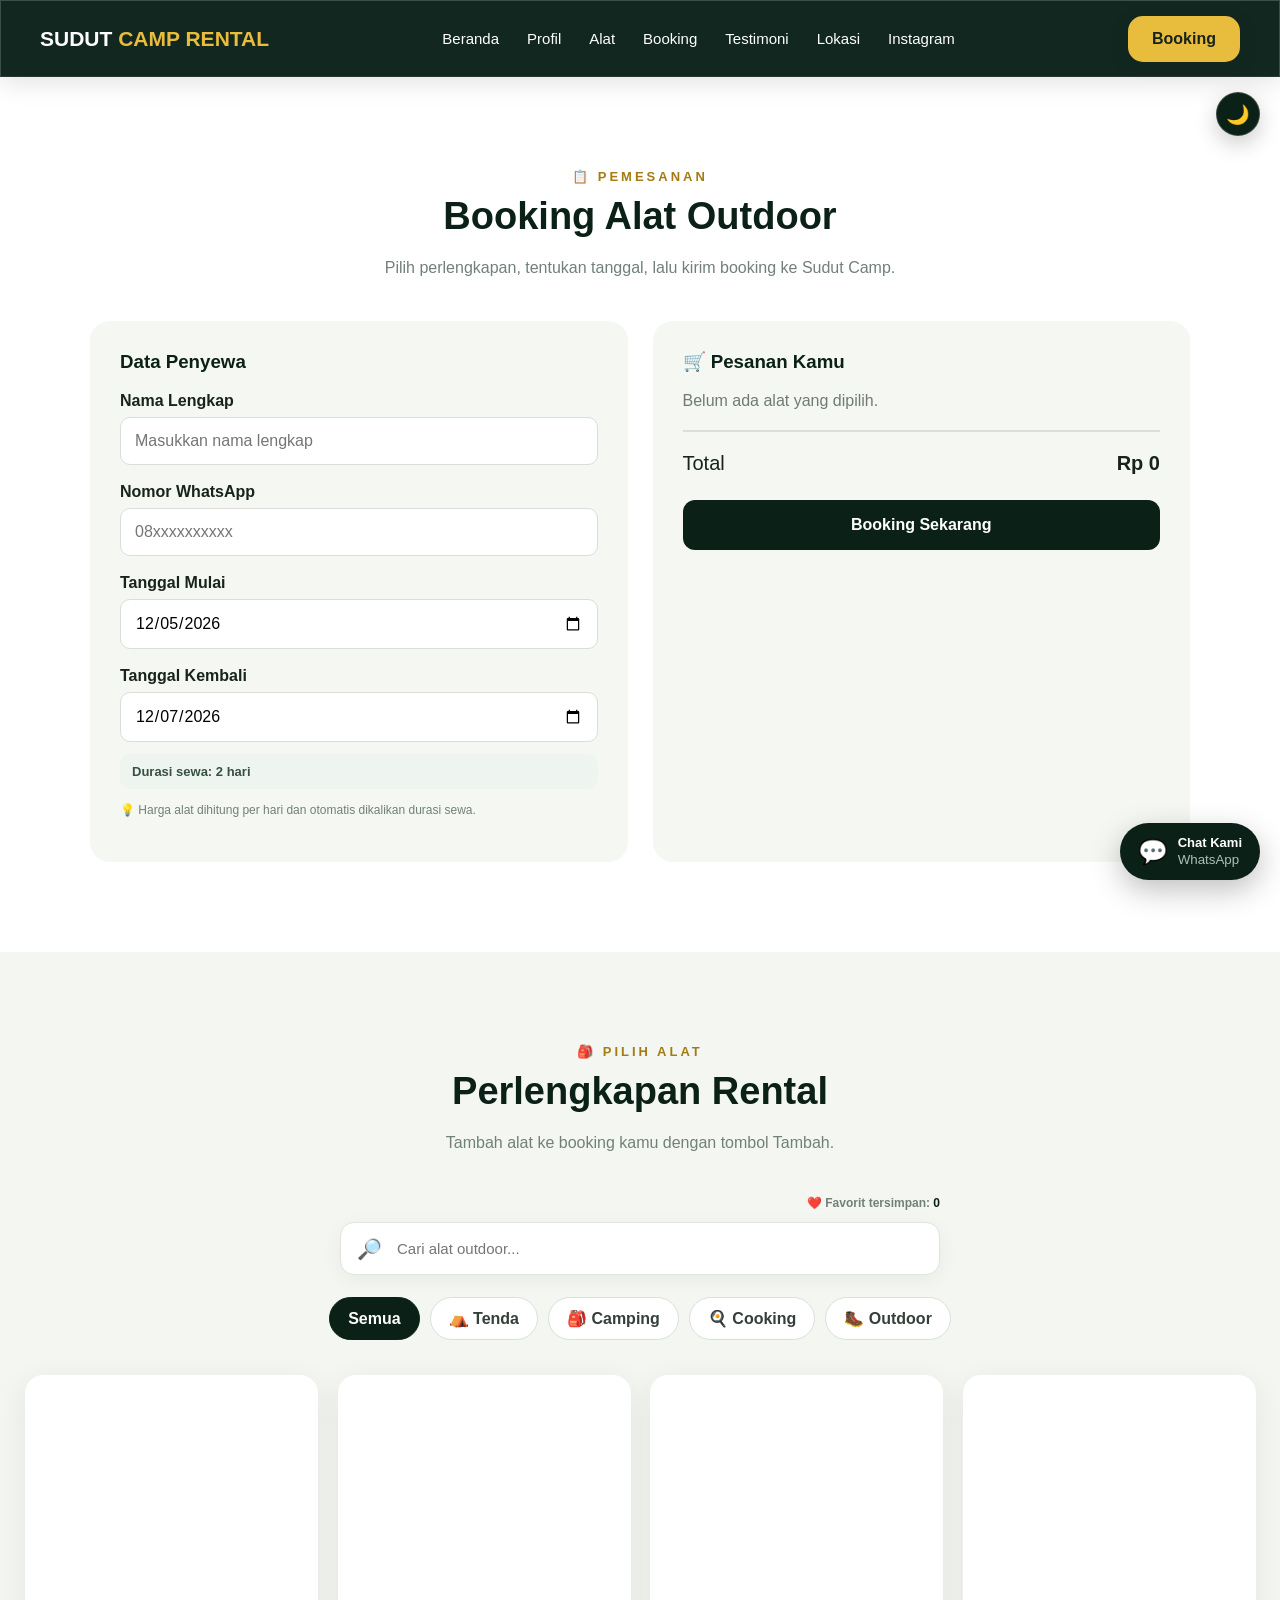
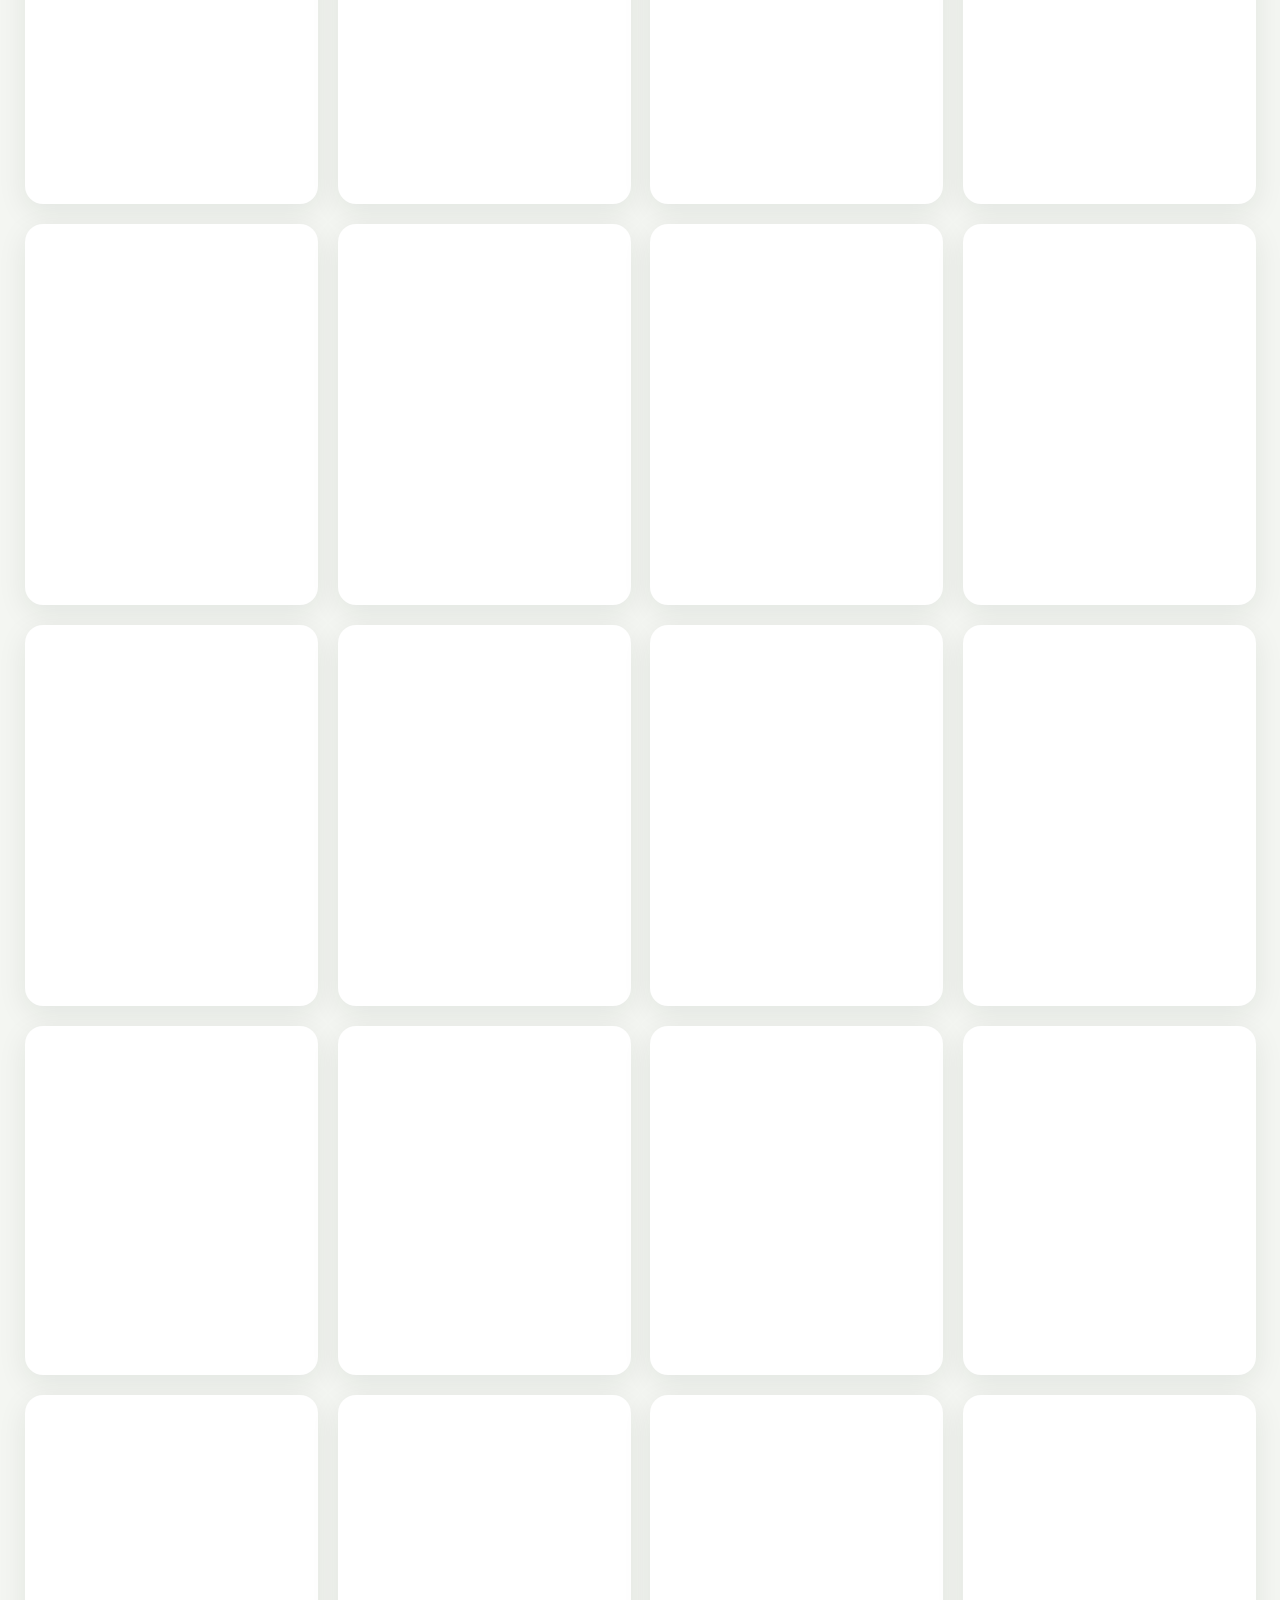
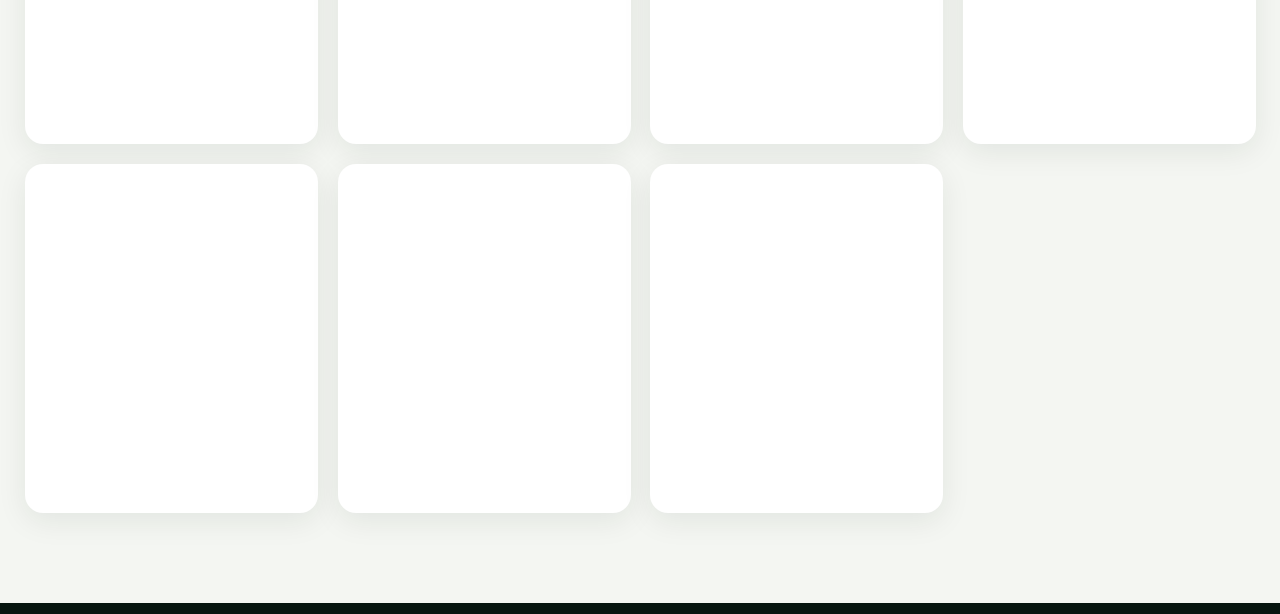
==== booking.html @ a6fb34be "Add files via upload" ====
<!DOCTYPE html>
<html lang="id">
<head>
<meta charset="UTF-8">
<meta name="viewport" content="width=device-width, initial-scale=1.0">
<title>Booking | Sudut Camp Rental</title>
<link rel="stylesheet" href="style.css">
</head>
<body>
<header class="header">
  <div class="nav-container">
    <a href="index.html" class="logo">SUDUT <span>CAMP RENTAL</span></a>
    <button class="menu-toggle" id="menuToggle" aria-label="Buka menu">☰</button>
    <nav class="nav-menu" id="navMenu">
      <a href="index.html">Beranda</a>
      <a href="profil.html">Profil</a>
      <a href="index.html#alat">Alat</a>
      <a href="booking.html" class="active">Booking</a>
      <a href="testimoni.html">Testimoni</a>
      <a href="lokasi.html">Lokasi</a>
      <a href="https://www.instagram.com/" target="_blank" rel="noopener">Instagram</a>
    </nav>
    <a href="booking.html" class="nav-booking">Booking</a>
  </div>
</header>

<main>
<section class="booking-section standalone-booking">
  <div class="section-title">
    <span>📋 PEMESANAN</span>
    <h2>Booking Alat Outdoor</h2>
    <p>Pilih perlengkapan, tentukan tanggal, lalu kirim booking ke Sudut Camp.</p>
  </div>

  <div class="booking-box">
    <div class="booking-form">
      <h3>Data Penyewa</h3>
      <label for="nama">Nama Lengkap</label>
      <input id="nama" type="text" autocomplete="name" placeholder="Masukkan nama lengkap">
      <label for="wa">Nomor WhatsApp</label>
      <input id="wa" type="tel" autocomplete="tel" placeholder="08xxxxxxxxxx">
      <label for="mulai">Tanggal Mulai</label>
      <input id="mulai" type="date">
      <label for="kembali">Tanggal Kembali</label>
      <input id="kembali" type="date">
      <div id="durationInfo" class="duration-info">Durasi sewa: 1 hari</div>
      <p class="booking-note">💡 Harga alat dihitung per hari dan otomatis dikalikan durasi sewa.</p>
    </div>

    <div class="booking-cart">
      <h3>🛒 Pesanan Kamu</h3>
      <div id="cart"><p class="empty-cart">Belum ada alat yang dipilih.</p></div>
      <div class="cart-total"><span>Total</span><strong id="total">Rp0</strong></div>
      <button id="bookingButton" onclick="booking()" class="booking-submit">Booking Sekarang</button>
      <div id="result" class="booking-result" style="display:none;">
        <h3>✅ Booking Berhasil</h3>
        <p>Nomor Booking: <strong id="resultNo"></strong></p>
        <p>Nama: <strong id="resultNama"></strong></p>
        <p>Tanggal: <strong id="resultTanggal"></strong></p>
        <p>Alat: <strong id="resultItems"></strong></p>
        <p>Total: <strong id="resultTotal"></strong></p>
        <a id="waButton" class="wa-button" target="_blank" rel="noopener">💬 Konfirmasi WhatsApp</a>
      </div>
    </div>
  </div>
</section>

<section class="products-section booking-product-picker">
  <div class="section-title">
    <span>🎒 PILIH ALAT</span>
    <h2>Perlengkapan Rental</h2>
    <p>Tambah alat ke booking kamu dengan tombol Tambah.</p>
  </div>
  <div class="product-tools">
    <div class="quick-actions">❤️ Favorit tersimpan: <strong id="favoriteCount">0</strong></div>
    <div class="search-box"><span>🔎</span><input type="search" id="searchProduct" placeholder="Cari alat outdoor..."></div>
    <div class="category-buttons">
      <button class="category-btn active" data-category="Semua">Semua</button>
      <button class="category-btn" data-category="Tenda">⛺ Tenda</button>
      <button class="category-btn" data-category="Camping">🎒 Camping</button>
      <button class="category-btn" data-category="Cooking">🍳 Cooking</button>
      <button class="category-btn" data-category="Outdoor">🥾 Outdoor</button>
    </div>
  </div>
  <div class="products" id="products"></div>
  <p id="noProduct" class="no-product" style="display:none;">😕 Alat tidak ditemukan.</p>
</section>
</main>

<footer class="footer">
  <div><h3>SUDUT CAMP RENTAL</h3><p>Outdoor Rental & Adventure</p></div>
  <div><p>© 2026 Sudut Camp Rental</p><a href="index.html">← Kembali ke Beranda</a></div>
</footer>
<div id="toast" class="toast"></div>
<script src="script.js"></script>
</body>
</html>
---- style.css ----
/* ===============================
   RESET
================================ */

* {
  box-sizing: border-box;
}

html {
  scroll-behavior: smooth;
}

body {
  margin: 0;
  font-family: Arial, Helvetica, sans-serif;
  background: #f4f6f2;
  color: #17231c;
}

a {
  text-decoration: none;
}

button,
input {
  font: inherit;
}


/* ===============================
   WARNA
================================ */

:root {

  --green: #0b2118;
  --green2: #123d2b;
  --green3: #1c5a3e;

  --gold: #e8bd3d;

  --cream: #f4f1e8;

  --white: #ffffff;

  --text: #17231c;

  --muted: #707a74;

  --border: #e2e7e2;

}


/* ===============================
   HEADER
================================ */

.header {

  position: sticky;

  top: 0;

  z-index: 1000;

  background: rgba(11, 33, 24, .97);

  backdrop-filter: blur(10px);

  box-shadow:
    0 5px 25px rgba(0,0,0,.12);

}

.nav-container {

  max-width: 1250px;

  margin: auto;

  min-height: 75px;

  padding: 0 25px;

  display: flex;

  align-items: center;

  justify-content: space-between;

  gap: 20px;

}


.logo {

  font-size: 21px;

  font-weight: 800;

  color: white;

}

.logo span {

  color: var(--gold);

}


.nav-menu {

  display: flex;

  align-items: center;

  gap: 28px;

}

.nav-menu a {

  color: white;

  font-size: 15px;

  transition: .3s;

}

.nav-menu a:hover {

  color: var(--gold);

}


.nav-booking {

  background: var(--gold);

  color: #17231c;

  padding: 14px 24px;

  border-radius: 15px;

  font-weight: 700;

  transition: .3s;

}

.nav-booking:hover {

  transform: translateY(-2px);

  box-shadow:
    0 8px 20px rgba(232,189,61,.3);

}


/* ===============================
   HERO
================================ */

.hero {

  min-height: 620px;

  position: relative;

  display: flex;

  align-items: center;

  background:

    linear-gradient(
      90deg,
      rgba(7,27,18,.92),
      rgba(7,27,18,.60),
      rgba(7,27,18,.20)
    ),

    url("profil-foto-1.jpg");

  background-size: cover;

  background-position: center;

}


.hero-content {

  max-width: 1250px;

  width: 100%;

  margin: auto;

  padding: 80px 25px;

  color: white;

  position: relative;

  z-index: 2;

}


.hero-badge {

  display: inline-block;

  padding: 10px 16px;

  background: rgba(232,189,61,.15);

  border: 1px solid rgba(232,189,61,.5);

  color: var(--gold);

  border-radius: 30px;

  font-size: 13px;

  font-weight: 700;

}


.hero h1 {

  max-width: 750px;

  font-size: clamp(42px, 6vw, 72px);

  line-height: 1.05;

  margin: 25px 0;

}


.hero h1 span {

  color: var(--gold);

}


.hero p {

  max-width: 620px;

  color: #e4e8e5;

  font-size: 18px;

  line-height: 1.8;

}


.hero-buttons {

  display: flex;

  gap: 15px;

  margin-top: 30px;

}


.btn-primary {

  display: inline-block;

  background: var(--gold);

  color: #16221b;

  padding: 15px 25px;

  border-radius: 12px;

  font-weight: 700;

  transition: .3s;

}

.btn-primary:hover {

  transform: translateY(-3px);

}


.btn-secondary {

  display: inline-block;

  color: white;

  border: 1px solid rgba(255,255,255,.6);

  padding: 15px 25px;

  border-radius: 12px;

}


/* ===============================
   SECTION TITLE
================================ */

.section-title {

  max-width: 800px;

  margin: 0 auto 45px;

  text-align: center;

}

.section-title span {

  color: #bd8f16;

  font-size: 13px;

  font-weight: 800;

  letter-spacing: 2px;

}

.section-title h2 {

  margin: 10px 0;

  color: var(--green);

  font-size: 42px;

}

.section-title p {

  color: var(--muted);

  line-height: 1.8;

}


/* ===============================
   PROFIL
================================ */

.profile-section {

  background: white;

  padding: 90px 25px;

}


.profile-main {

  max-width: 1150px;

  margin: auto;

  display: grid;

  grid-template-columns: 1fr 1fr;

  gap: 55px;

  align-items: center;

}


.profile-logo {

  background: #f5f7f3;

  border-radius: 25px;

  padding: 30px;

  box-shadow:
    0 15px 45px rgba(0,0,0,.08);

}


.profile-logo img {

  width: 100%;

  height: 360px;

  object-fit: contain;

}


.profile-text h3 {

  font-size: 34px;

  margin-top: 0;

  color: var(--green);

}


.profile-text p {

  color: var(--muted);

  line-height: 1.9;

}


.profile-info {

  display: grid;

  grid-template-columns: repeat(3,1fr);

  gap: 12px;

  margin-top: 30px;

}


.profile-info div {

  text-align: center;

  padding: 18px 10px;

  border-radius: 15px;

  background: #f0f4ef;

}


.profile-info strong {

  display: block;

  margin-top: 7px;

}


.profile-info small {

  display: block;

  margin-top: 5px;

  color: var(--muted);

}


/* ===============================
   GALERI PROFIL
================================ */

.profile-gallery {

  max-width: 1280px;

  margin: 60px auto 0;

  display: grid;

  grid-template-columns: repeat(4,1fr);

  gap: 18px;

}


.profile-photo {

  background: #f0f3ef;

  border-radius: 18px;

  overflow: hidden;

  box-shadow:
    0 8px 25px rgba(0,0,0,.08);

}


.profile-photo img {

  width: 100%;

  height: 250px;

  display: block;

  object-fit: cover;

  transition: .4s;

}


.profile-photo:hover img {

  transform: scale(1.05);

}


.profile-photo p {

  margin: 0;

  padding: 14px;

  text-align: center;

  color: #68726b;

}


/* ===============================
   ALAT
================================ */

.products-section {

  padding: 90px 25px;

  background: #f4f6f2;

}


.products {

  max-width: 1250px;

  margin: auto;

  display: grid;

  grid-template-columns:
    repeat(4,1fr);

  gap: 20px;

}


.product-card {

  background: white;

  border-radius: 18px;

  overflow: hidden;

  border: 1px solid var(--border);

  box-shadow:
    0 8px 25px rgba(0,0,0,.05);

  transition: .3s;

}


.product-card:hover {

  transform: translateY(-6px);

  box-shadow:
    0 15px 35px rgba(0,0,0,.10);

}


.product-card .pic {

  height: 190px;

  background: #f4f6f2;

}


.product-card img {

  width: 100%;

  height: 100%;

  object-fit: contain;

}


.product-info {

  padding: 18px;

}


.product-info h3 {

  margin: 0 0 8px;

  font-size: 17px;

}


.product-price {

  color: #b88a16;

  font-weight: 800;

  margin-bottom: 15px;

}


.product-actions {

  display: flex;

  align-items: center;

  justify-content: space-between;

  gap: 10px;

}


.qty {

  display: flex;

  align-items: center;

  gap: 8px;

}


.qty button {

  width: 34px;

  height: 34px;

  border: none;

  border-radius: 8px;

  background: var(--green);

  color: white;

}


.qty span {

  min-width: 20px;

  text-align: center;

}


.add-button {

  flex: 1;

  border: none;

  background: var(--gold);

  padding: 10px;

  border-radius: 9px;

  font-weight: 700;

  cursor: pointer;

}


/* ===============================
   BOOKING
================================ */

.booking-section {

  background: white;

  padding: 90px 25px;

}


.booking-box {

  max-width: 1100px;

  margin: auto;

  display: grid;

  grid-template-columns: 1fr 1fr;

  gap: 25px;

}


.booking-form,
.booking-cart {

  background: #f5f7f3;

  padding: 30px;

  border-radius: 20px;

}


.booking-form h3,
.booking-cart h3 {

  margin-top: 0;

  color: var(--green);

}


.booking-form label {

  display: block;

  margin: 18px 0 7px;

  font-weight: 700;

}


.booking-form input {

  width: 100%;

  padding: 14px;

  border: 1px solid #d8ded9;

  border-radius: 10px;

  background: white;

  outline: none;

}


.booking-form input:focus {

  border-color: var(--green3);

}


.empty-cart {

  color: var(--muted);

}


.cart-item {

  display: flex;

  justify-content: space-between;

  align-items: center;

  padding: 12px 0;

  border-bottom: 1px solid #dce2dd;

}


.cart-total {

  margin-top: 20px;

  padding-top: 20px;

  border-top: 2px solid #d9dfda;

  display: flex;

  justify-content: space-between;

  font-size: 20px;

}


.booking-submit {

  width: 100%;

  border: none;

  background: var(--green);

  color: white;

  padding: 16px;

  border-radius: 12px;

  margin-top: 25px;

  font-weight: 800;

  cursor: pointer;

}


.booking-submit:hover {

  background: var(--green3);

}


.booking-result {

  margin-top: 25px;

  background: #eaf5ec;

  padding: 20px;

  border-radius: 15px;

}


.booking-result p {

  color: #536158;

}


.wa-button {

  display: block;

  text-align: center;

  background: #25d366;

  color: white;

  padding: 14px;

  border-radius: 10px;

  font-weight: 700;

}


/* ===============================
   ABOUT
================================ */

.about-section {

  padding: 100px 25px;

  background:

    linear-gradient(
      rgba(11,33,24,.90),
      rgba(11,33,24,.90)
    ),

    url("profil-foto-2.jpg");

  background-size: cover;

  background-position: center;

}


.about-content {

  max-width: 800px;

  margin: auto;

  text-align: center;

  color: white;

}


.about-content span {

  color: var(--gold);

  font-weight: 800;

  letter-spacing: 2px;

}


.about-content h2 {

  font-size: 42px;

}


.about-content p {

  color: #dce3de;

  line-height: 1.8;

  margin-bottom: 30px;

}


/* ===============================
   FOOTER
================================ */

.footer {

  background: #07150f;

  color: white;

  padding: 40px 25px;

  display: flex;

  justify-content: space-between;

  gap: 30px;

}


.footer h3 {

  margin-top: 0;

}


.footer p {

  color: #aebbb3;

}


.footer a {

  color: var(--gold);

}


/* ===============================
   MOBILE
================================ */

@media(max-width:900px) {

  .nav-menu {

    display: none;

  }

  .products {

    grid-template-columns:
      repeat(2,1fr);

  }

  .profile-main {

    grid-template-columns: 1fr;

  }

  .profile-gallery {

    grid-template-columns:
      repeat(2,1fr);

  }

  .booking-box {

    grid-template-columns: 1fr;

  }

}


@media(max-width:550px) {

  .nav-container {

    min-height: 65px;

  }

  .logo {

    font-size: 16px;

  }

  .nav-booking {

    padding: 10px 14px;

    font-size: 13px;

  }


  .hero {

    min-height: 570px;

  }


  .hero-content {

    padding: 60px 20px;

  }


  .hero h1 {

    font-size: 43px;

  }


  .hero-buttons {

    flex-direction: column;

  }


  .section-title h2 {

    font-size: 32px;

  }


  .profile-section,
  .products-section,
  .booking-section {

    padding: 65px 18px;

  }


  .profile-info {

    grid-template-columns: 1fr;

  }


  .profile-gallery {

    grid-template-columns: 1fr;

  }


  .profile-photo img {

    height: 240px;

  }


  .products {

    grid-template-columns: 1fr;

  }


  .product-card .pic {

    height: 230px;

  }


  .footer {

    flex-direction: column;

  }

}
/* ===============================
   MENU HAMBURGER
================================ */

.menu-toggle {
  display: none;

  border: none;

  background: transparent;

  color: white;

  font-size: 30px;

  cursor: pointer;

  padding: 5px;
}


/* ===============================
   MOBILE MENU
================================ */

@media (max-width: 900px) {

  .nav-container {
    position: relative;
  }

  .menu-toggle {
    display: block;
  }

  .nav-menu {

    position: absolute;

    top: 75px;

    left: 0;

    right: 0;

    background: #0b2118;

    display: none;

    flex-direction: column;

    align-items: stretch;

    gap: 0;

    padding: 10px 20px 20px;

    box-shadow:
      0 15px 25px rgba(0,0,0,.2);

  }

  .nav-menu.active {
    display: flex;
  }

  .nav-menu a {

    padding: 15px;

    border-bottom:
      1px solid rgba(255,255,255,.08);

  }

  .nav-booking {
    display: none;
  }

}
/* ===============================
   SEARCH & KATEGORI PRODUK
================================ */

.product-tools {

  max-width: 1250px;

  margin: 0 auto 35px;

}


/* SEARCH */

.search-box {

  max-width: 600px;

  margin: 0 auto 22px;

  background: white;

  border: 1px solid #dfe5df;

  border-radius: 14px;

  padding: 4px 16px;

  display: flex;

  align-items: center;

  gap: 10px;

  box-shadow:
    0 5px 20px rgba(0,0,0,.05);

}


.search-box span {

  font-size: 20px;

}


.search-box input {

  width: 100%;

  border: none;

  outline: none;

  background: transparent;

  padding: 13px 5px;

  font-size: 15px;

}


/* KATEGORI */

.category-buttons {

  display: flex;

  justify-content: center;

  flex-wrap: wrap;

  gap: 10px;

}


.category-btn {

  border: 1px solid #d9e0da;

  background: white;

  color: #344039;

  padding: 11px 18px;

  border-radius: 30px;

  cursor: pointer;

  font-weight: 600;

  transition: .25s;

}


.category-btn:hover {

  border-color: #c69a22;

  color: #a37a0d;

}


.category-btn.active {

  background: #0b2118;

  color: white;

  border-color: #0b2118;

}


/* PRODUK TIDAK DITEMUKAN */

.no-product {

  text-align: center;

  padding: 40px;

  color: #707a74;

  font-size: 16px;

}


/* MOBILE */

@media(max-width:550px) {

  .product-tools {

    margin-bottom: 25px;

  }

  .category-buttons {

    justify-content: flex-start;

    overflow-x: auto;

    flex-wrap: nowrap;

    padding-bottom: 5px;

  }

  .category-btn {

    flex-shrink: 0;

  }

}
/* ===============================
   NOTIFIKASI TOAST
================================ */

.toast {
  position: fixed;

  left: 50%;

  bottom: 30px;

  transform: translate(-50%, 120px);

  background: #0b2118;

  color: white;

  padding: 14px 22px;

  border-radius: 12px;

  box-shadow:
    0 10px 30px rgba(0,0,0,.25);

  font-size: 14px;

  font-weight: 600;

  z-index: 9999;

  opacity: 0;

  transition:
    opacity .3s ease,
    transform .3s ease;

  max-width: 90%;

  text-align: center;
}


.toast.show {

  opacity: 1;

  transform:
    translate(-50%, 0);

}


@media(max-width:550px) {

  .toast {

    bottom: 20px;

    width: calc(100% - 30px);

  }

}
/* ===============================
   HALAMAN PROFIL
================================ */

.profil-page {
  max-width: 1250px;
  margin: auto;
  padding: 100px 30px;
}


.profil-header {
  text-align: center;
  max-width: 750px;
  margin: 0 auto 50px;
}


.profil-header span {
  color: #b38a1b;
  font-weight: 700;
  letter-spacing: 2px;
  font-size: 14px;
}


.profil-header h1 {
  font-size: 48px;
  margin: 15px 0;
  color: #0b2118;
}


.profil-header p {
  color: #718078;
  line-height: 1.8;
  font-size: 17px;
}


/* LOGO */

.profil-logo {
  display: flex;
  justify-content: center;
  margin-bottom: 60px;
}


.profil-logo img {
  width: 300px;
  height: 300px;
  object-fit: contain;

  background: white;

  border-radius: 30px;

  padding: 25px;

  box-shadow:
    0 15px 45px rgba(0,0,0,.12);
}


/* FOTO */

.profil-gallery {
  display: grid;

  grid-template-columns:
    repeat(4, 1fr);

  gap: 20px;
}


.profil-photo {
  background: white;

  border-radius: 20px;

  overflow: hidden;

  box-shadow:
    0 8px 25px rgba(0,0,0,.08);

  transition: .3s;
}


.profil-photo:hover {
  transform: translateY(-7px);
}


.profil-photo img {
  width: 100%;

  height: 260px;

  object-fit: cover;

  display: block;
}


.profil-photo div {
  padding: 15px;

  text-align: center;

  font-weight: 600;

  color: #59645e;
}


/* DESKRIPSI */

.profil-description {
  max-width: 800px;

  margin: 70px auto 0;

  text-align: center;
}


.profil-description h2 {
  color: #0b2118;

  font-size: 32px;
}


.profil-description p {
  color: #718078;

  line-height: 1.9;

  font-size: 16px;
}


/* KEUNGGULAN */

.profil-features {

  max-width: 800px;

  margin: 50px auto 0;

  display: grid;

  grid-template-columns:
    repeat(3, 1fr);

  gap: 15px;
}


.profil-features div {

  background: #eef3ee;

  border-radius: 18px;

  padding: 25px 15px;

  text-align: center;

  font-size: 25px;
}


.profil-features strong {

  display: block;

  margin-top: 8px;

  font-size: 15px;

  color: #0b2118;
}


.profil-features small {

  display: block;

  margin-top: 5px;

  color: #718078;

  font-size: 13px;
}


/* MOBILE */

@media(max-width:800px) {

  .profil-page {
    padding: 70px 20px;
  }


  .profil-header h1 {
    font-size: 36px;
  }


  .profil-gallery {
    grid-template-columns:
      repeat(2, 1fr);
  }


  .profil-photo img {
    height: 220px;
  }

}


@media(max-width:550px) {

  .profil-gallery {
    grid-template-columns: 1fr;
  }


  .profil-features {
    grid-template-columns: 1fr;
  }


  .profil-logo img {
    width: 230px;
    height: 230px;
  }

}
/* =====================================================
   HERO PREMIUM
===================================================== */

.hero-premium {
  min-height: 650px;
  position: relative;
  display: flex;
  align-items: center;
  justify-content: center;
  overflow: hidden;

  background:
    linear-gradient(
      rgba(5, 20, 13, .65),
      rgba(5, 20, 13, .75)
    ),
    url("profil-foto-1.jpg") center/cover no-repeat;
}

.hero-content {
  position: relative;
  z-index: 2;

  max-width: 850px;
  padding: 100px 25px;

  text-align: center;
  color: white;

  animation: heroUp .9s ease;
}

.hero-label {
  display: inline-block;

  margin-bottom: 20px;

  color: #e8bd3d;

  font-size: 14px;
  font-weight: 800;

  letter-spacing: 3px;
}

.hero-content h1 {
  margin: 0;

  font-size: clamp(45px, 8vw, 85px);
  line-height: .95;
  letter-spacing: -3px;
}

.hero-content h1 strong {
  color: #e8bd3d;
}

.hero-content p {
  max-width: 650px;

  margin: 30px auto;

  color: rgba(255,255,255,.85);

  font-size: 18px;
  line-height: 1.8;
}

.hero-buttons {
  display: flex;
  justify-content: center;
  gap: 15px;
  flex-wrap: wrap;
}

.hero-btn {
  display: inline-flex;

  align-items: center;
  justify-content: center;

  padding: 15px 25px;

  border-radius: 12px;

  text-decoration: none;

  font-weight: 700;

  transition: .3s;
}

.hero-btn.primary {
  background: #e8bd3d;
  color: #0b2118;
}

.hero-btn.secondary {
  background: rgba(255,255,255,.12);

  color: white;

  border: 1px solid rgba(255,255,255,.3);

  backdrop-filter: blur(10px);
}

.hero-btn:hover {
  transform: translateY(-4px);
}

.hero-scroll {
  position: absolute;

  bottom: 25px;

  left: 50%;

  transform: translateX(-50%);

  color: rgba(255,255,255,.65);

  font-size: 13px;

  z-index: 2;
}

@keyframes heroUp {

  from {
    opacity: 0;
    transform: translateY(30px);
  }

  to {
    opacity: 1;
    transform: translateY(0);
  }

}


/* =====================================================
   STATISTIK
===================================================== */

.stats-section {

  max-width: 1100px;

  margin: -55px auto 80px;

  position: relative;
  z-index: 5;

  display: grid;

  grid-template-columns:
    repeat(4, 1fr);

  gap: 15px;

  padding: 0 20px;
}

.stat-card {

  background: white;

  border-radius: 20px;

  padding: 25px 15px;

  text-align: center;

  box-shadow:
    0 15px 40px rgba(0,0,0,.10);

  transition: .3s;
}

.stat-card:hover {
  transform: translateY(-8px);
}

.stat-card span {
  display: block;

  font-size: 28px;

  margin-bottom: 8px;
}

.stat-card strong {
  display: block;

  font-size: 28px;

  color: #0b2118;
}

.stat-card small {

  display: block;

  margin-top: 5px;

  color: #718078;

}


/* =====================================================
   KATEGORI PREMIUM
===================================================== */

.category-premium {

  max-width: 1200px;

  margin: 0 auto 90px;

  padding: 0 25px;
}

.section-title {
  text-align: center;

  max-width: 650px;

  margin: 0 auto 40px;
}

.section-title span {

  color: #a47b12;

  font-size: 13px;

  font-weight: 800;

  letter-spacing: 3px;
}

.section-title h2 {

  margin: 10px 0;

  color: #0b2118;

  font-size: 38px;
}

.section-title p {

  color: #718078;

  line-height: 1.7;
}

.category-grid {

  display: grid;

  grid-template-columns:
    repeat(4, 1fr);

  gap: 20px;
}

.category-card {

  border: none;

  background: white;

  border-radius: 22px;

  padding: 35px 20px;

  cursor: pointer;

  box-shadow:
    0 10px 35px rgba(0,0,0,.08);

  transition:
    transform .3s,
    box-shadow .3s;
}

.category-card:hover {

  transform:
    translateY(-8px);

  box-shadow:
    0 18px 45px rgba(0,0,0,.14);
}

.category-card div {

  width: 70px;
  height: 70px;

  margin: 0 auto 15px;

  display: flex;

  align-items: center;
  justify-content: center;

  border-radius: 50%;

  background: #eef3ee;

  font-size: 32px;
}

.category-card strong {

  display: block;

  color: #0b2118;

  font-size: 18px;
}

.category-card small {

  display: block;

  margin-top: 7px;

  color: #718078;
}


/* =====================================================
   MOBILE
===================================================== */

@media (max-width: 800px) {

  .hero-premium {
    min-height: 600px;
  }

  .hero-content {
    padding: 80px 20px;
  }

  .hero-content h1 {
    letter-spacing: -2px;
  }

  .stats-section {

    grid-template-columns:
      repeat(2, 1fr);

    margin-top: -35px;
  }

  .category-grid {

    grid-template-columns:
      repeat(2, 1fr);

  }

}

@media (max-width: 500px) {

  .hero-premium {
    min-height: 570px;
  }

  .hero-content h1 {
    font-size: 48px;
  }

  .hero-content p {
    font-size: 15px;
  }

  .hero-buttons {
    flex-direction: column;
  }

  .hero-btn {
    width: 100%;
  }

  .stats-section {
    gap: 10px;
  }

  .stat-card {
    padding: 20px 10px;
  }

  .stat-card strong {
    font-size: 23px;
  }

  .category-grid {
    grid-template-columns: 1fr;
  }

  .section-title h2 {
    font-size: 30px;
  }

}
/* =====================================================
   WHATSAPP FLOATING
===================================================== */

.wa-floating {

  position: fixed;

  right: 20px;
  bottom: 20px;

  z-index: 999;

  display: flex;

  align-items: center;

  gap: 10px;

  padding: 12px 18px;

  border-radius: 50px;

  background: #0b2118;

  color: white;

  text-decoration: none;

  box-shadow:
    0 10px 30px rgba(0,0,0,.25);

  transition: .3s;
}

.wa-floating:hover {

  transform:
    translateY(-5px);

}

.wa-floating span {

  font-size: 24px;

}

.wa-floating strong {

  display: block;

  font-size: 13px;

}

.wa-floating small {

  color: #aebdb5;

}


/* =====================================================
   TESTIMONI
===================================================== */

.testimoni-section {

  max-width: 1200px;

  margin: 100px auto;

  padding: 0 25px;

}

.testimoni-grid {

  display: grid;

  grid-template-columns:
    repeat(3, 1fr);

  gap: 20px;

}

.testimoni-card {

  background: white;

  padding: 30px;

  border-radius: 22px;

  box-shadow:
    0 10px 35px rgba(0,0,0,.08);

  transition: .3s;

}

.testimoni-card:hover {

  transform:
    translateY(-7px);

}

.stars {

  color: #e8bd3d;

  font-size: 20px;

  letter-spacing: 3px;

}

.testimoni-card p {

  color: #68756e;

  line-height: 1.8;

  margin: 20px 0;

}

.testimoni-card strong {

  color: #0b2118;

}


/* =====================================================
   LOKASI
===================================================== */

.lokasi-section {

  max-width: 1200px;

  margin: 100px auto;

  padding: 0 25px;

}

.lokasi-box {

  display: grid;

  grid-template-columns:
    350px 1fr;

  overflow: hidden;

  background: white;

  border-radius: 25px;

  box-shadow:
    0 15px 45px rgba(0,0,0,.10);

}

.lokasi-info {

  padding: 45px;

}

.lokasi-icon {

  font-size: 40px;

}

.lokasi-info h3 {

  color: #0b2118;

  font-size: 25px;

}

.lokasi-info p {

  color: #718078;

  line-height: 1.7;

}

.lokasi-button {

  display: inline-block;

  margin-top: 15px;

  padding: 13px 18px;

  background: #0b2118;

  color: white;

  text-decoration: none;

  border-radius: 10px;

  font-weight: 700;

}

.lokasi-map {

  min-height: 350px;

}

.lokasi-map iframe {

  width: 100%;

  height: 100%;

  min-height: 350px;

  border: 0;

}


/* =====================================================
   DARK MODE BUTTON
===================================================== */

.dark-mode-btn {

  position: fixed;

  right: 20px;

  bottom: 90px;

  width: 50px;
  height: 50px;

  border: none;

  border-radius: 50%;

  background: #0b2118;

  color: white;

  font-size: 22px;

  cursor: pointer;

  z-index: 998;

  box-shadow:
    0 8px 25px rgba(0,0,0,.25);

  transition: .3s;
}

.dark-mode-btn:hover {

  transform:
    rotate(20deg) scale(1.05);

}


/* =====================================================
   DARK MODE
===================================================== */

body.dark-mode {

  background: #101613;

  color: #eeeeee;

}

body.dark-mode .stat-card,
body.dark-mode .category-card,
body.dark-mode .testimoni-card,
body.dark-mode .lokasi-box {

  background: #18211c;

}

body.dark-mode .stat-card strong,
body.dark-mode .category-card strong,
body.dark-mode .testimoni-card strong,
body.dark-mode .lokasi-info h3 {

  color: white;

}

body.dark-mode .section-title h2 {

  color: white;

}

body.dark-mode .section-title p,
body.dark-mode .testimoni-card p,
body.dark-mode .lokasi-info p,
body.dark-mode .stat-card small,
body.dark-mode .category-card small {

  color: #aab5ae;

}

body.dark-mode .category-card div {

  background: #223128;

}


/* =====================================================
   LOADING SCREEN
===================================================== */

.loading-screen {

  position: fixed;

  inset: 0;

  z-index: 10000;

  display: flex;

  align-items: center;

  justify-content: center;

  background: #0b2118;

  transition:
    opacity .6s,
    visibility .6s;

}

.loading-screen.hide {

  opacity: 0;

  visibility: hidden;

}

.loading-logo {

  text-align: center;

  color: white;

}

.loading-icon {

  font-size: 55px;

  margin-bottom: 10px;

  animation:
    loadingBounce 1s infinite;
}

.loading-logo strong {

  display: block;

  font-size: 30px;

  letter-spacing: 3px;

}

.loading-logo span {

  display: block;

  margin-top: 8px;

  color: #b8c4bd;

  font-size: 13px;

}

.loading-line {

  width: 180px;

  height: 4px;

  margin: 25px auto 0;

  background: rgba(255,255,255,.15);

  border-radius: 10px;

  overflow: hidden;

}

.loading-line div {

  height: 100%;

  width: 40%;

  background: #e8bd3d;

  animation:
    loadingMove 1.2s infinite;

}

@keyframes loadingMove {

  0% {
    transform: translateX(-100%);
  }

  100% {
    transform: translateX(450%);
  }

}

@keyframes loadingBounce {

  0%, 100% {
    transform: translateY(0);
  }

  50% {
    transform: translateY(-10px);
  }

}


/* =====================================================
   MOBILE
===================================================== */

@media (max-width: 800px) {

  .testimoni-grid {

    grid-template-columns:
      1fr;

  }

  .lokasi-box {

    grid-template-columns:
      1fr;

  }

  .lokasi-info {

    padding: 30px;

  }

}

@media (max-width: 500px) {

  .wa-floating {

    right: 15px;
    bottom: 15px;

    width: 52px;
    height: 52px;

    padding: 0;

    justify-content: center;

    border-radius: 50%;

  }

  .wa-floating div {

    display: none;

  }

  .dark-mode-btn {

    right: 15px;
    bottom: 80px;

  }

}
/* =====================================================
   HALAMAN TESTIMONI
===================================================== */

.testimoni-page {

  max-width: 1200px;

  margin: auto;

  padding: 100px 25px;

}

.testimoni-page-header {

  max-width: 700px;

  margin: 0 auto 50px;

  text-align: center;

}

.testimoni-page-header span,
.lokasi-page-header span {

  color: #a47b12;

  font-size: 13px;

  font-weight: 800;

  letter-spacing: 3px;

}

.testimoni-page-header h1,
.lokasi-page-header h1 {

  margin: 15px 0;

  color: #0b2118;

  font-size: 48px;

}

.testimoni-page-header p,
.lokasi-page-header p {

  color: #718078;

  line-height: 1.8;

}


.rating-box {

  display: flex;

  justify-content: center;

  align-items: center;

  gap: 20px;

  margin-bottom: 45px;

}

.rating-number {

  font-size: 55px;

  font-weight: 800;

  color: #0b2118;

}

.rating-stars {

  color: #e8bd3d;

  font-size: 25px;

  letter-spacing: 3px;

}

.rating-box small {

  color: #718078;

}


.testimoni-page-grid {

  display: grid;

  grid-template-columns:
    repeat(2, 1fr);

  gap: 25px;

}

.testimoni-page-card {

  background: white;

  padding: 35px;

  border-radius: 22px;

  box-shadow:
    0 10px 35px rgba(0,0,0,.08);

  transition: .3s;

}

.testimoni-page-card:hover {

  transform:
    translateY(-7px);

}

.testimoni-page-card .stars {

  color: #e8bd3d;

  font-size: 20px;

  letter-spacing: 3px;

}

.testimoni-page-card p {

  color: #68756e;

  line-height: 1.9;

  font-size: 16px;

  margin: 20px 0 25px;

}

.customer {

  display: flex;

  align-items: center;

  gap: 12px;

}

.customer-icon {

  width: 45px;
  height: 45px;

  display: flex;

  align-items: center;
  justify-content: center;

  border-radius: 50%;

  background: #eef3ee;

  color: #0b2118;

  font-weight: 800;

}

.customer strong {

  display: block;

  color: #0b2118;

}

.customer small {

  color: #718078;

}

.testimoni-cta {

  margin-top: 70px;

  padding: 50px 25px;

  border-radius: 25px;

  background: #0b2118;

  color: white;

  text-align: center;

}

.testimoni-cta h2 {

  font-size: 30px;

  margin-top: 0;

}

.testimoni-cta p {

  color: #b9c5be;

  margin-bottom: 25px;

}


/* =====================================================
   HALAMAN LOKASI
===================================================== */

.lokasi-page {

  max-width: 1200px;

  margin: auto;

  padding: 100px 25px;

}

.lokasi-page-header {

  max-width: 700px;

  margin: 0 auto 50px;

  text-align: center;

}

.lokasi-page-box {

  display: grid;

  grid-template-columns:
    380px 1fr;

  min-height: 500px;

  overflow: hidden;

  border-radius: 25px;

  background: white;

  box-shadow:
    0 15px 45px rgba(0,0,0,.10);

}

.lokasi-detail {

  padding: 45px;

}

.lokasi-big-icon {

  font-size: 45px;

}

.lokasi-detail h2 {

  color: #0b2118;

  font-size: 27px;

}

.lokasi-detail > p {

  color: #718078;

  line-height: 1.7;

}

.lokasi-item {

  display: flex;

  gap: 15px;

  margin-top: 25px;

}

.lokasi-item > span {

  font-size: 25px;

}

.lokasi-item strong {

  color: #0b2118;

}

.lokasi-item p {

  margin: 5px 0;

  color: #718078;

  line-height: 1.6;

}

.lokasi-button {

  display: inline-block;

  margin-top: 20px;

  padding: 14px 20px;

  border-radius: 12px;

  background: #0b2118;

  color: white;

  text-decoration: none;

  font-weight: 700;

  transition: .3s;

}

.lokasi-button:hover {

  transform:
    translateY(-3px);

}

.lokasi-map-large {

  min-height: 500px;

}

.lokasi-map-large iframe {

  width: 100%;

  height: 100%;

  min-height: 500px;

  border: 0;

}

.lokasi-info-bottom {

  display: grid;

  grid-template-columns:
    repeat(3, 1fr);

  gap: 20px;

  margin-top: 30px;

}

.lokasi-info-bottom div {

  padding: 25px;

  border-radius: 20px;

  background: #eef3ee;

  text-align: center;

  font-size: 25px;

}

.lokasi-info-bottom strong {

  display: block;

  margin-top: 8px;

  color: #0b2118;

  font-size: 16px;

}

.lokasi-info-bottom small {

  display: block;

  margin-top: 5px;

  color: #718078;

  font-size: 13px;

}


/* =====================================================
   MOBILE
===================================================== */

@media (max-width: 800px) {

  .testimoni-page,
  .lokasi-page {

    padding: 70px 20px;

  }

  .testimoni-page-header h1,
  .lokasi-page-header h1 {

    font-size: 36px;

  }

  .testimoni-page-grid {

    grid-template-columns: 1fr;

  }

  .lokasi-page-box {

    grid-template-columns: 1fr;

  }

  .lokasi-map-large,
  .lokasi-map-large iframe {

    min-height: 350px;

  }

}

@media (max-width: 550px) {

  .rating-number {

    font-size: 45px;

  }

  .testimoni-page-card {

    padding: 25px;

  }

  .lokasi-detail {

    padding: 30px;

  }

  .lokasi-info-bottom {

    grid-template-columns: 1fr;

  }

}
.lokasi-page-box{
  display:grid;
  grid-template-columns:380px minmax(0,1fr);
  width:100%;
  min-height:500px;
  overflow:hidden;
  border-radius:25px;
  background:white;
  box-shadow:0 15px 45px rgba(0,0,0,.10);
}

.lokasi-detail{
  padding:45px;
}

.lokasi-map-large{
  width:100%;
  min-width:0;
  min-height:500px;
  overflow:hidden;
}

.lokasi-map-large iframe{
  display:block;
  width:100% !important;
  height:500px !important;
  min-height:500px;
  border:0;
}

@media(max-width:800px){
  .lokasi-page-box{
    grid-template-columns:1fr;
  }

  .lokasi-map-large{
    min-height:350px;
  }

  .lokasi-map-large iframe{
    height:350px !important;
    min-height:350px;
  }
}
/* =====================================================
   FITUR BARU + OPTIMASI RINGAN
===================================================== */

/* Produk */
.product-card{position:relative;content-visibility:auto;contain-intrinsic-size:320px 420px;}
.product-card .pic{position:relative;overflow:hidden;}
.product-card img{display:block;}
.product-badge{position:absolute;left:12px;top:12px;z-index:2;padding:6px 9px;border-radius:999px;background:rgba(11,33,24,.92);color:#fff;font-size:11px;font-weight:800;box-shadow:0 5px 15px rgba(0,0,0,.15);}
.favorite-btn{position:absolute;right:12px;top:12px;z-index:3;width:38px;height:38px;border:0;border-radius:50%;background:rgba(255,255,255,.94);color:#0b2118;font-size:23px;line-height:1;cursor:pointer;box-shadow:0 5px 15px rgba(0,0,0,.15);}
.favorite-btn.is-favorite{color:#d33;background:#fff3f3;}
.product-category{display:inline-block;padding:5px 9px;border-radius:999px;background:#f5edcf;color:#8d6a0d;font-weight:800;font-size:11px;}
.product-price span{font-size:12px;font-weight:500;color:var(--muted);}
.product-actions button{cursor:pointer;}

/* Ringkasan durasi */
.duration-info{margin:12px 0 0;padding:10px 12px;border-radius:10px;background:#eef4ef;color:#385044;font-size:13px;font-weight:700;}
.cart-item small{display:block;margin-top:4px;color:var(--muted);}

/* Tombol tema */
.dark-mode-btn{position:fixed;right:20px;top:92px;z-index:1200;width:44px;height:44px;border:1px solid rgba(255,255,255,.18);border-radius:50%;background:#0b2118;color:#fff;box-shadow:0 8px 22px rgba(0,0,0,.2);cursor:pointer;font-size:19px;}
.dark-mode-btn:hover{transform:translateY(-2px);}

/* Bottom navigation HP */
.mobile-bottom-nav{display:none;}
@media(max-width:900px){
  .mobile-bottom-nav{position:fixed;left:0;right:0;bottom:0;z-index:1100;height:64px;display:grid;grid-template-columns:repeat(4,1fr);background:rgba(11,33,24,.98);box-shadow:0 -8px 25px rgba(0,0,0,.18);padding-bottom:env(safe-area-inset-bottom);}
  .mobile-bottom-nav a{position:relative;color:#dce7e0;text-decoration:none;display:flex;flex-direction:column;align-items:center;justify-content:center;gap:2px;font-size:19px;}
  .mobile-bottom-nav a span{font-size:10px;font-weight:700;}
  .mobile-bottom-nav .bottom-booking{color:#e8bd3d;}
  .cart-count{position:absolute;top:6px;right:calc(50% - 24px);min-width:17px;height:17px;padding:0 4px;border-radius:99px;background:#e8bd3d;color:#0b2118;font-size:10px;display:flex;align-items:center;justify-content:center;}
  body{padding-bottom:64px;}
  .dark-mode-btn{right:15px;top:78px;width:40px;height:40px;}
}

/* Lokasi ringan: peta baru dimuat setelah diklik */
.map-light{min-height:500px;width:100%;display:flex;align-items:center;justify-content:center;background:linear-gradient(135deg,#eef4ef,#e5eee8);}
.map-placeholder{text-align:center;padding:30px;max-width:420px;}
.map-placeholder .map-icon{font-size:52px;}
.map-placeholder strong{display:block;margin:12px 0 6px;color:#0b2118;font-size:22px;}
.map-placeholder p{color:#718078;line-height:1.6;margin:0 0 18px;}
.map-placeholder button,.lokasi-button{display:inline-block;border:0;background:#0b2118;color:#fff;padding:13px 18px;border-radius:11px;text-decoration:none;font-weight:800;cursor:pointer;}
#mapContainer{width:100%;min-height:500px;overflow:hidden;}
#mapContainer iframe{display:block;width:100%;height:500px;border:0;}

/* Loading dibuat singkat */
.loading-screen{transition:opacity .18s ease,visibility .18s ease;}

/* Dark mode menyeluruh */
body.dark-mode{background:#0b120f;color:#e8eee9;}
body.dark-mode .products-section,body.dark-mode .booking-section,body.dark-mode .profile-section,body.dark-mode .category-premium,body.dark-mode .profil-page,body.dark-mode .testimoni-page,body.dark-mode .lokasi-page{background:#0b120f;color:#e8eee9;}
body.dark-mode .section-title h2,body.dark-mode .profil-header h1,body.dark-mode .profil-description h2,body.dark-mode .lokasi-page-header h1,body.dark-mode .testimoni-page-header h1{color:#f3f6f4;}
body.dark-mode .section-title p,body.dark-mode .profil-header p,body.dark-mode .profil-description p,body.dark-mode .lokasi-page-header p,body.dark-mode .testimoni-page-header p{color:#aebbb2;}
body.dark-mode .product-card,body.dark-mode .booking-form,body.dark-mode .booking-cart,body.dark-mode .profil-photo,body.dark-mode .testimoni-page-card,body.dark-mode .lokasi-page-box{background:#142019;border-color:#26382d;box-shadow:0 10px 30px rgba(0,0,0,.28);}
body.dark-mode .product-card .pic{background:#101a15;}
body.dark-mode .product-info h3,body.dark-mode .booking-form h3,body.dark-mode .booking-cart h3,body.dark-mode .lokasi-detail h2,body.dark-mode .lokasi-item strong{color:#f3f6f4;}
body.dark-mode .product-category{background:#2b301d;color:#e8bd3d;}
body.dark-mode .product-price{color:#e8bd3d;}
body.dark-mode .product-price span,body.dark-mode .cart-item small,body.dark-mode .empty-cart{color:#9eada4;}
body.dark-mode .search-box,body.dark-mode .category-btn{background:#142019;border-color:#2c3d32;color:#e8eee9;}
body.dark-mode .search-box input{color:#fff;}
body.dark-mode .booking-form input{background:#101a15;color:#fff;border-color:#34483b;}
body.dark-mode .cart-item{border-color:#2b3c31;}
body.dark-mode .cart-total{border-color:#34483b;}
body.dark-mode .duration-info{background:#1a2b21;color:#cbd8d0;}
body.dark-mode .profil-logo img{background:#142019;}
body.dark-mode .profil-features div,body.dark-mode .lokasi-info-bottom div{background:#17251d;}
body.dark-mode .map-light{background:#142019;}
body.dark-mode .map-placeholder strong{color:#f3f6f4;}
body.dark-mode .map-placeholder p{color:#aebbb2;}
body.dark-mode .favorite-btn{background:#18251e;color:#fff;}
body.dark-mode .favorite-btn.is-favorite{background:#3a2023;color:#ff8d9a;}

/* Perbaikan responsif */
@media(max-width:750px){
  .products{grid-template-columns:repeat(2,1fr);gap:14px;}
  .product-card .pic{height:190px;}
}
@media(max-width:480px){
  .products{grid-template-columns:repeat(2,minmax(0,1fr));gap:10px;}
  .product-card{border-radius:15px;}
  .product-card .pic{height:150px;}
  .product-info{padding:12px;}
  .product-info h3{font-size:14px;}
  .product-price{font-size:14px;}
  .product-actions{display:block;}
  .qty{justify-content:center;margin-bottom:8px;}
  .add-button{width:100%;}
  .favorite-btn{width:34px;height:34px;font-size:20px;}
  .product-badge{font-size:9px;padding:5px 7px;}
  .map-light,#mapContainer{min-height:350px;}
  #mapContainer iframe{height:350px;}
}

/* Sentuhan performa */
.header{backdrop-filter:none;-webkit-backdrop-filter:none;}
.quick-actions{max-width:600px;margin:0 auto 12px;text-align:right;color:#718078;font-size:12px;font-weight:600;}
.quick-actions strong{color:#0b2118;}
.booking-note{font-size:12px;color:#718078;line-height:1.6;margin-top:12px;}
body.dark-mode .quick-actions strong{color:#e8bd3d;}
body.dark-mode .quick-actions,body.dark-mode .booking-note{color:#9eada4;}
/* =========================
   LOADING SCREEN
   ========================= */

.loading-screen{
  position:fixed;
  inset:0;
  z-index:99999;
  display:flex;
  align-items:center;
  justify-content:center;
  background:#0b2118;
  transition:opacity .6s ease, visibility .6s ease;
}

.loading-screen.hide{
  opacity:0;
  visibility:hidden;
}

.loading-box{
  width:min(90%,380px);
  text-align:center;
  color:white;
  padding:35px 25px;
}

.loading-icon{
  font-size:65px;
  margin-bottom:15px;
  animation:loadingBounce 1.2s infinite ease-in-out;
}

.loading-box h2{
  margin:0;
  color:white;
  font-size:27px;
  letter-spacing:3px;
}

.loading-rental{
  color:#e8bd3d;
  font-size:12px;
  font-weight:700;
  letter-spacing:5px;
}

.loading-message{
  margin-top:28px;
  font-size:16px;
  min-height:24px;
  animation:loadingText .5s ease;
}

.loading-wait{
  margin-top:12px;
  color:#b9c8bf;
  font-size:13px;
}

.loading-dots{
  display:flex;
  justify-content:center;
  gap:7px;
  margin-top:20px;
}

.loading-dots span{
  width:8px;
  height:8px;
  border-radius:50%;
  background:#e8bd3d;
  animation:loadingDot 1.2s infinite;
}

.loading-dots span:nth-child(2){
  animation-delay:.2s;
}

.loading-dots span:nth-child(3){
  animation-delay:.4s;
}

.loading-progress{
  width:100%;
  height:4px;
  margin-top:25px;
  background:rgba(255,255,255,.12);
  border-radius:10px;
  overflow:hidden;
}

.loading-progress div{
  width:0;
  height:100%;
  background:#e8bd3d;
  animation:loadingProgress 2.8s ease forwards;
}

@keyframes loadingBounce{
  0%,100%{transform:translateY(0) scale(1)}
  50%{transform:translateY(-10px) scale(1.08)}
}

@keyframes loadingDot{
  0%,100%{opacity:.25;transform:translateY(0)}
  50%{opacity:1;transform:translateY(-5px)}
}

@keyframes loadingProgress{
  from{width:0}
  to{width:100%}
}

@keyframes loadingText{
  from{opacity:0;transform:translateY(8px)}
  to{opacity:1;transform:translateY(0)}
}
/* =========================
   EFEK GARIS / BORDER BLUR
   ========================= */

.header,
.product-card,
.category-card,
.booking-panel,
.cart-section,
.booking-result,
.testimoni-page-card,
.lokasi-page-box,
.profil-photo,
.profil-logo img,
.profil-features div,
.lokasi-info-bottom div {
  border: 1px solid rgba(255,255,255,.18);
  box-shadow:
    0 8px 30px rgba(11,33,24,.08),
    0 0 20px rgba(255,255,255,.12);
}

/* Garis pemisah dibuat lebih halus */
hr {
  border: 0;
  height: 1px;
  background: linear-gradient(
    90deg,
    transparent,
    rgba(11,33,24,.18),
    transparent
  );
}

/* Efek glow lembut pada tombol */
.add-button,
.lokasi-button,
.hero-btn,
.nav-booking {
  box-shadow:
    0 5px 18px rgba(11,33,24,.15);
}

/* Dark mode */
body.dark-mode .header,
body.dark-mode .product-card,
body.dark-mode .category-card,
body.dark-mode .booking-panel,
body.dark-mode .cart-section,
body.dark-mode .booking-result,
body.dark-mode .testimoni-page-card,
body.dark-mode .lokasi-page-box,
body.dark-mode .profil-photo,
body.dark-mode .profil-logo img,
body.dark-mode .profil-features div,
body.dark-mode .lokasi-info-bottom div {
  border-color: rgba(255,255,255,.08);
  box-shadow:
    0 8px 30px rgba(0,0,0,.35),
    0 0 20px rgba(255,255,255,.03);
}

body.dark-mode hr {
  background: linear-gradient(
    90deg,
    transparent,
    rgba(255,255,255,.12),
    transparent
  );
}
.header {
  border-bottom: 1px solid rgba(255,255,255,.08);
  box-shadow:
    0 5px 25px rgba(0,0,0,.12);
  backdrop-filter: blur(15px);
  -webkit-backdrop-filter: blur(15px);
}
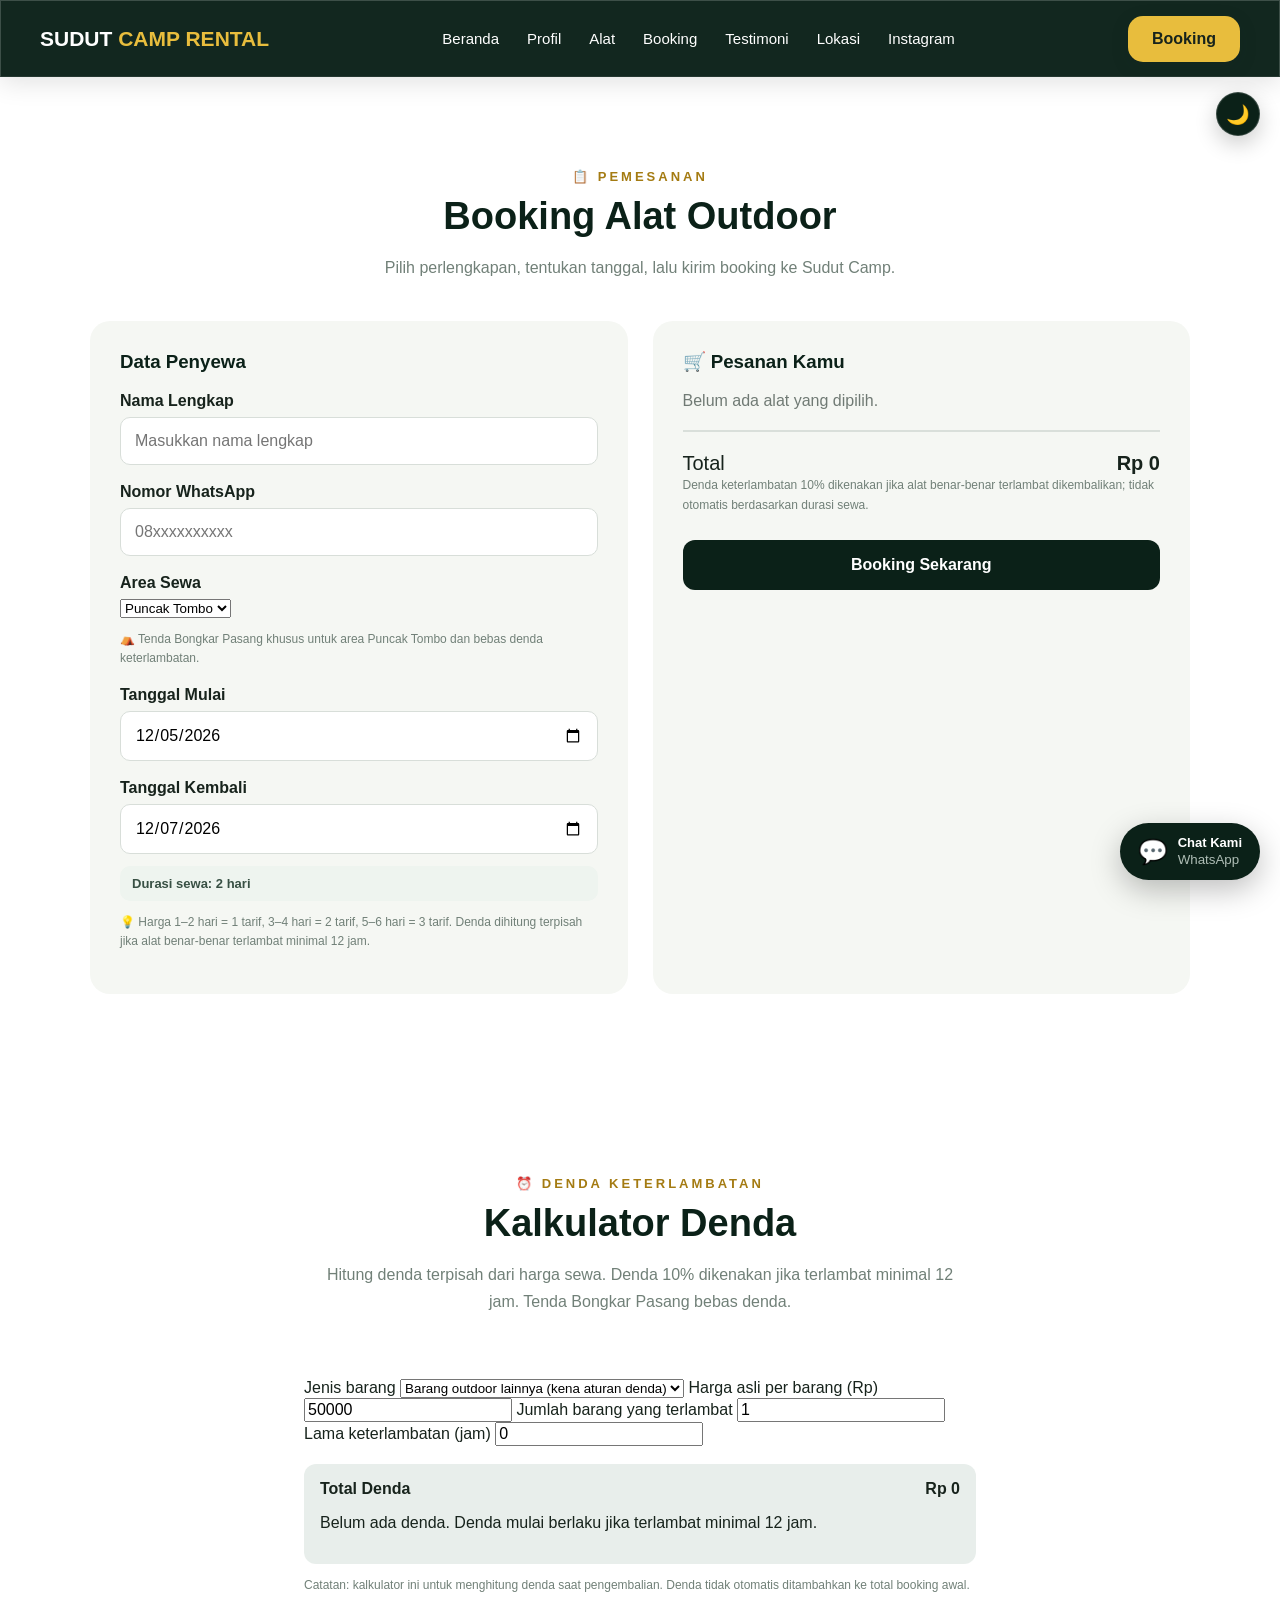
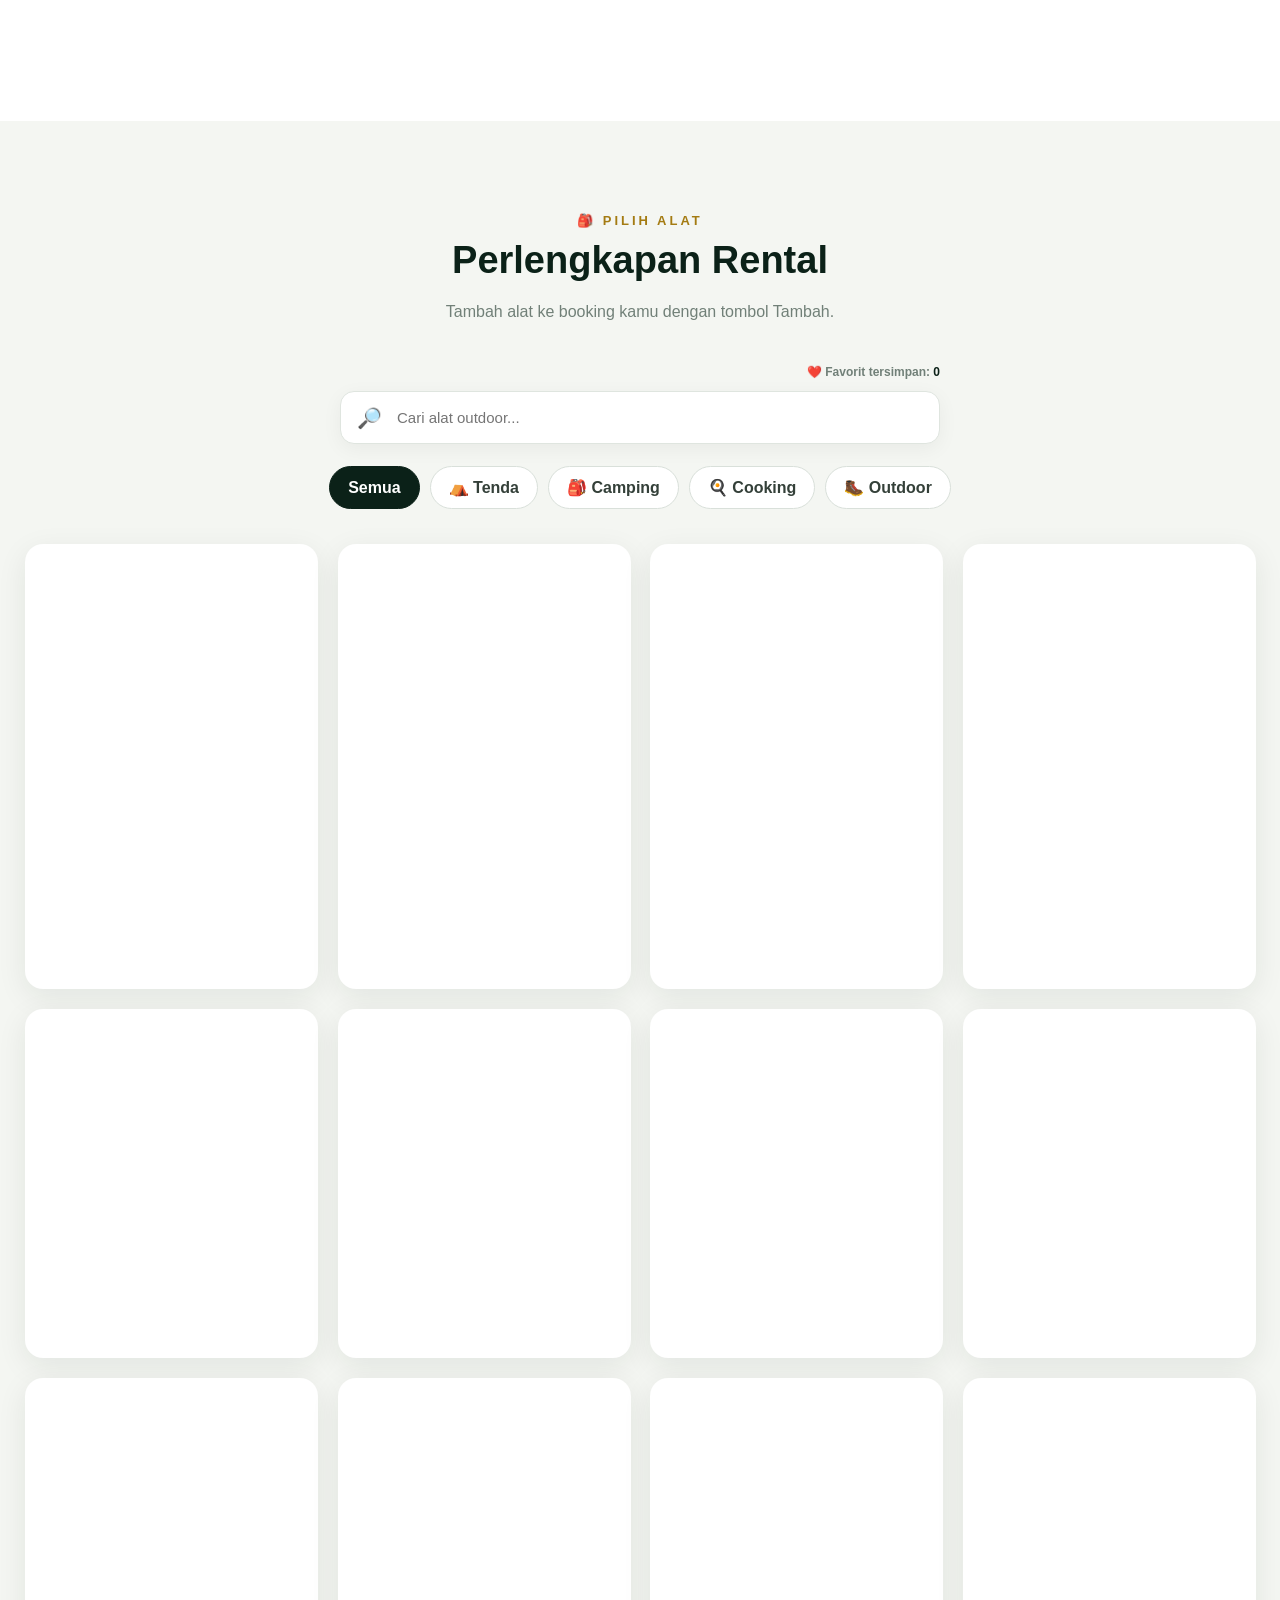
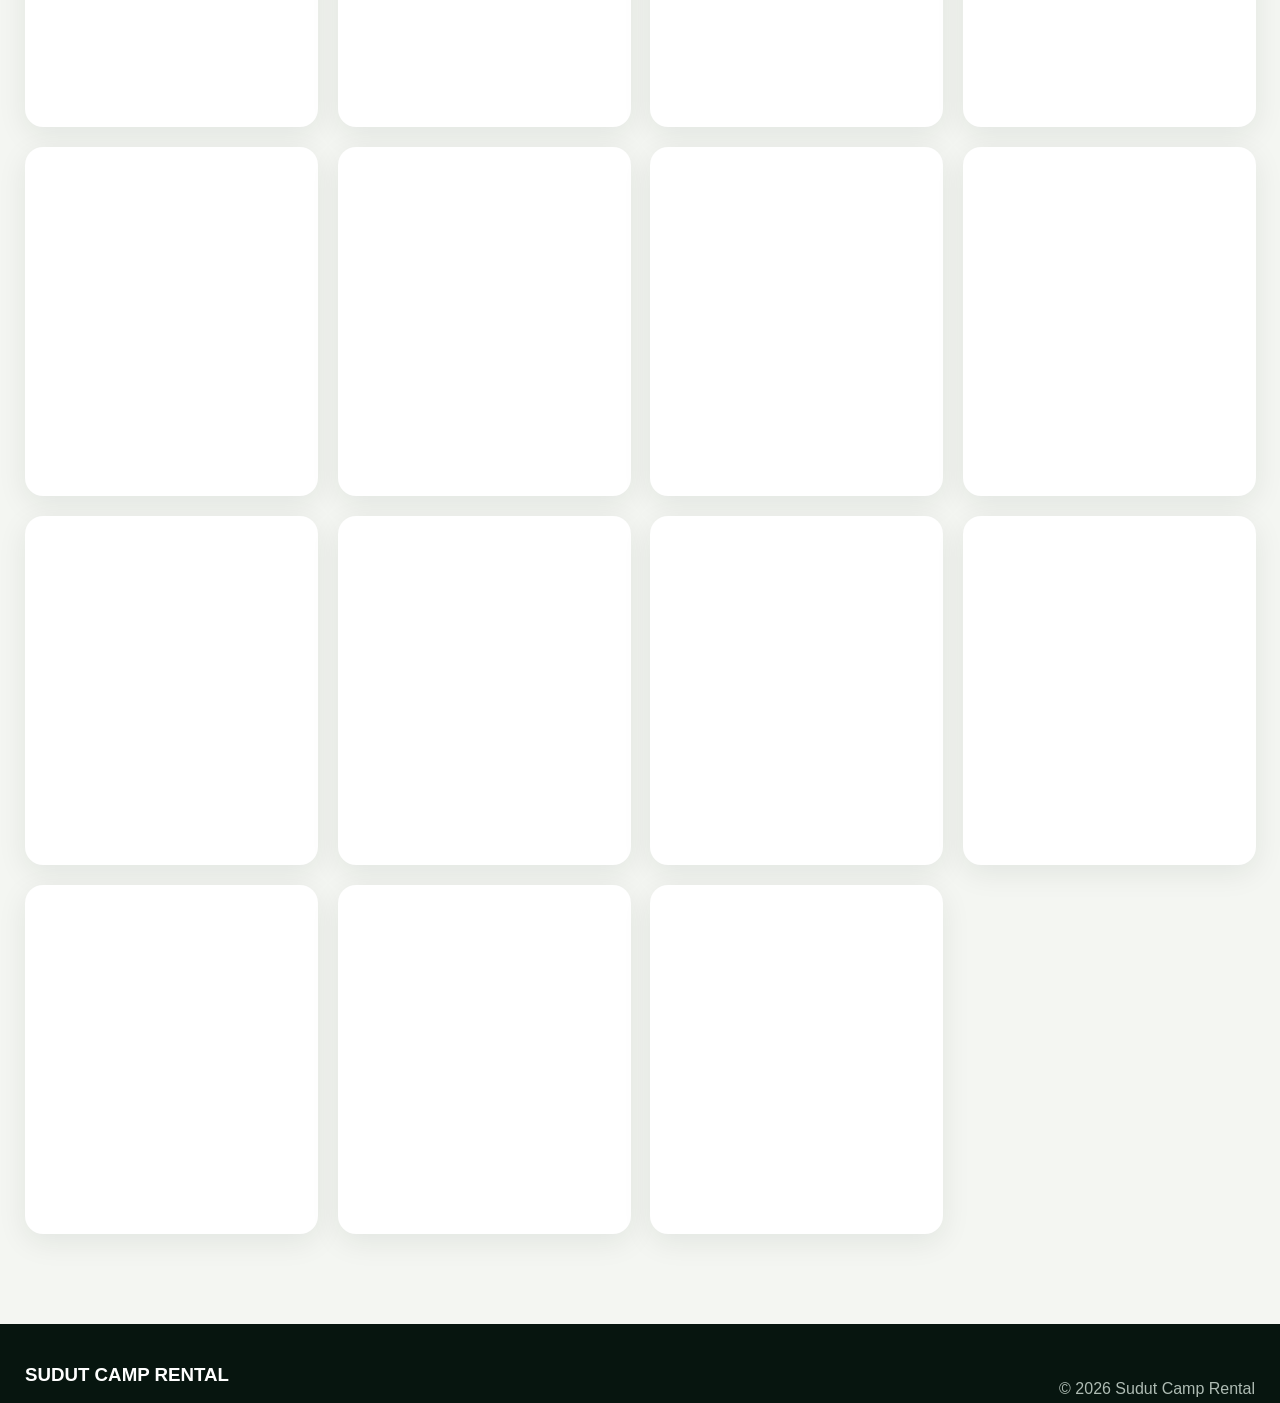
==== commit c98159c8: "Add files via upload" ====
--- a/booking.html
+++ b/booking.html
@@ -39,12 +39,18 @@
       <input id="nama" type="text" autocomplete="name" placeholder="Masukkan nama lengkap">
       <label for="wa">Nomor WhatsApp</label>
       <input id="wa" type="tel" autocomplete="tel" placeholder="08xxxxxxxxxx">
+      <label for="areaSewa">Area Sewa</label>
+      <select id="areaSewa">
+        <option value="Puncak Tombo">Puncak Tombo</option>
+        <option value="Area lainnya">Area lainnya</option>
+      </select>
+      <p class="booking-note">⛺ Tenda Bongkar Pasang khusus untuk area Puncak Tombo dan bebas denda keterlambatan.</p>
       <label for="mulai">Tanggal Mulai</label>
       <input id="mulai" type="date">
       <label for="kembali">Tanggal Kembali</label>
       <input id="kembali" type="date">
-      <div id="durationInfo" class="duration-info">Durasi sewa: 1 hari</div>
-      <p class="booking-note">💡 Harga alat dihitung per hari dan otomatis dikalikan durasi sewa.</p>
+      <div id="durationInfo" class="duration-info">Durasi sewa: 1 hari (tarif 1–2 hari sama)</div>
+      <p class="booking-note">💡 Harga 1–2 hari = 1 tarif, 3–4 hari = 2 tarif, 5–6 hari = 3 tarif. Denda dihitung terpisah jika alat benar-benar terlambat minimal 12 jam.</p>
     </div>
 
     <div class="booking-cart">
@@ -62,6 +68,29 @@
         <a id="waButton" class="wa-button" target="_blank" rel="noopener">💬 Konfirmasi WhatsApp</a>
       </div>
     </div>
+  </div>
+</section>
+
+<section class="booking-section" id="kalkulatorDenda">
+  <div class="section-title">
+    <span>⏰ DENDA KETERLAMBATAN</span>
+    <h2>Kalkulator Denda</h2>
+    <p>Hitung denda terpisah dari harga sewa. Denda 10% dikenakan jika terlambat minimal 12 jam. Tenda Bongkar Pasang bebas denda.</p>
+  </div>
+  <div class="booking-box" style="max-width:720px;margin:0 auto;padding:24px;display:block">
+    <label for="dendaJenis">Jenis barang</label>
+    <select id="dendaJenis"><option value="normal">Barang outdoor lainnya (kena aturan denda)</option><option value="bongkar">Tenda Bongkar Pasang (bebas denda)</option></select>
+    <label for="dendaHarga">Harga asli per barang (Rp)</label>
+    <input id="dendaHarga" type="number" min="0" step="1000" value="50000" placeholder="Contoh: 50000">
+    <label for="dendaJumlah">Jumlah barang yang terlambat</label>
+    <input id="dendaJumlah" type="number" min="1" step="1" value="1">
+    <label for="dendaJam">Lama keterlambatan (jam)</label>
+    <input id="dendaJam" type="number" min="0" step="1" value="0" placeholder="Masukkan jumlah jam terlambat">
+    <div style="margin-top:18px;padding:16px;border-radius:12px;background:rgba(35,90,57,.10)">
+      <div style="display:flex;justify-content:space-between;gap:12px;align-items:center;flex-wrap:wrap"><strong>Total Denda</strong><strong id="dendaHasil">Rp0</strong></div>
+      <p id="dendaKeterangan" aria-live="polite">Belum ada denda. Denda mulai berlaku jika terlambat minimal 12 jam.</p>
+    </div>
+    <p class="booking-note">Catatan: kalkulator ini untuk menghitung denda saat pengembalian. Denda tidak otomatis ditambahkan ke total booking awal.</p>
   </div>
 </section>
 
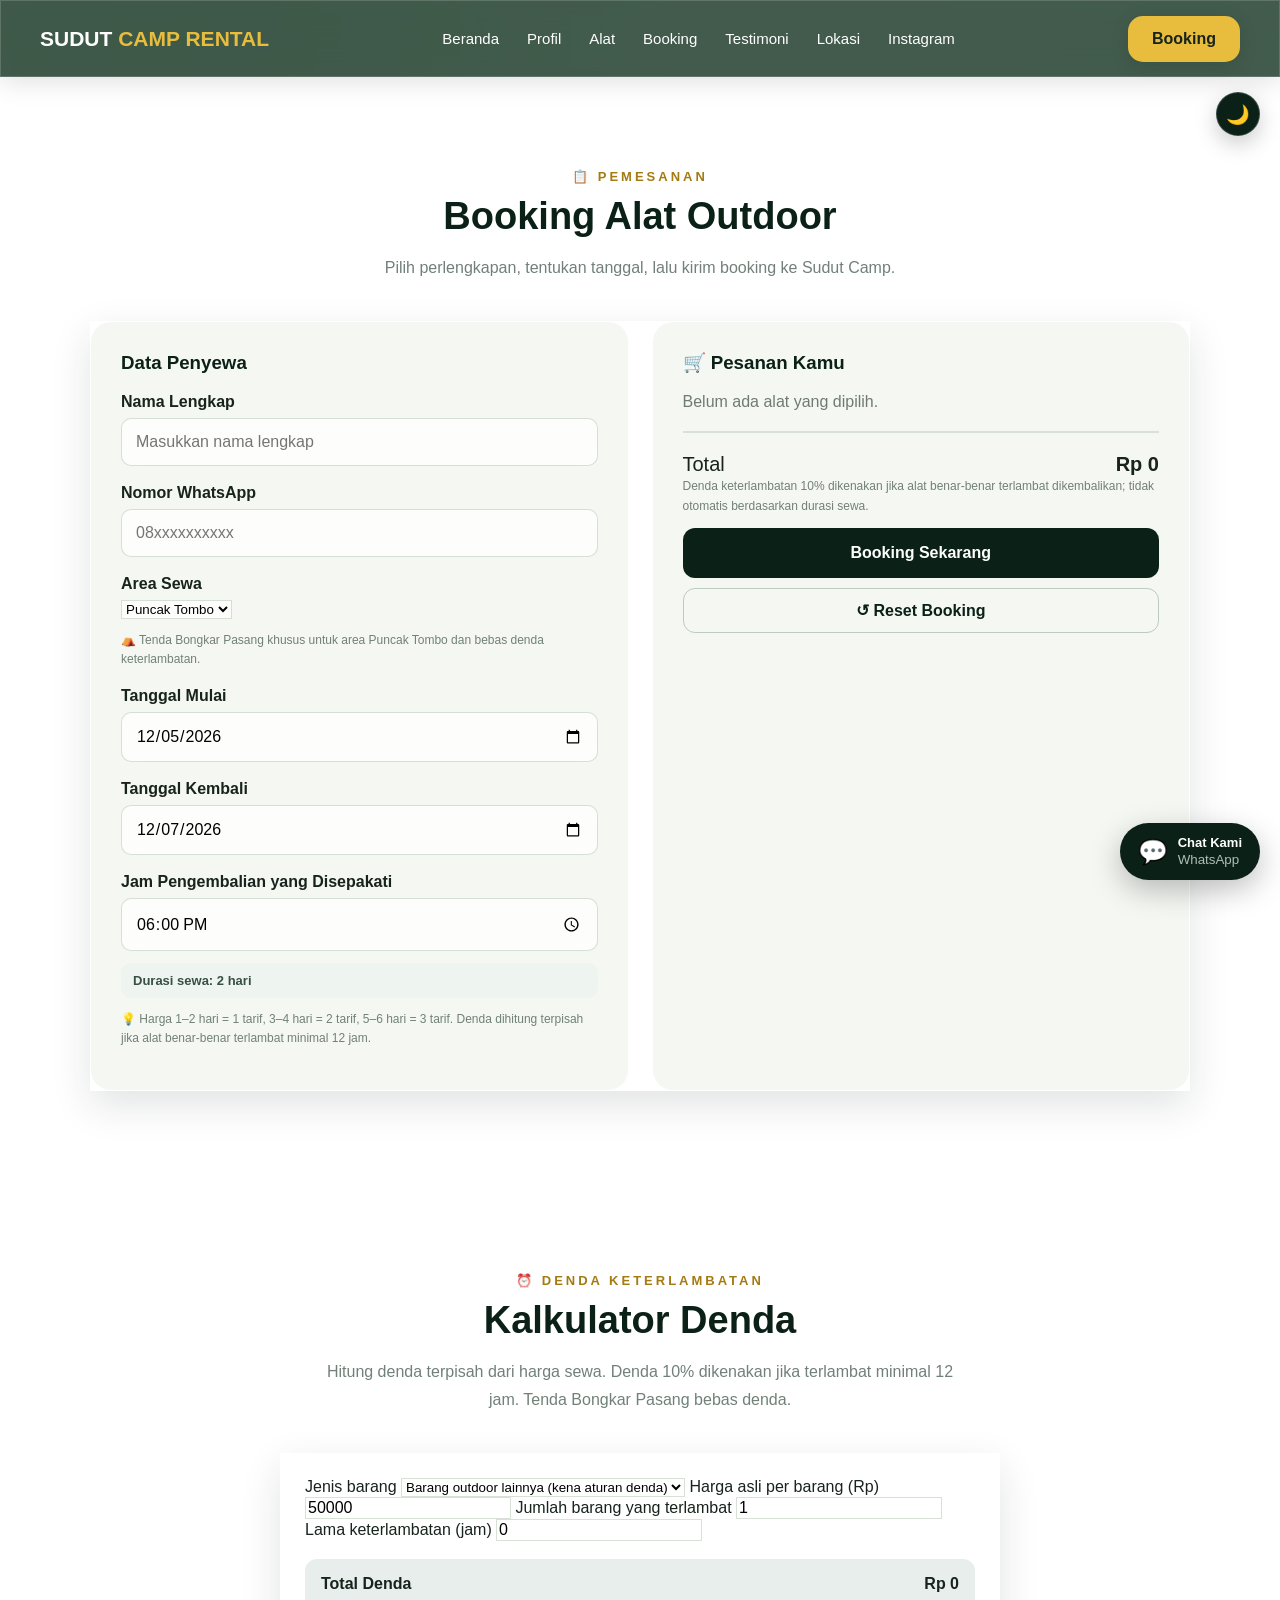
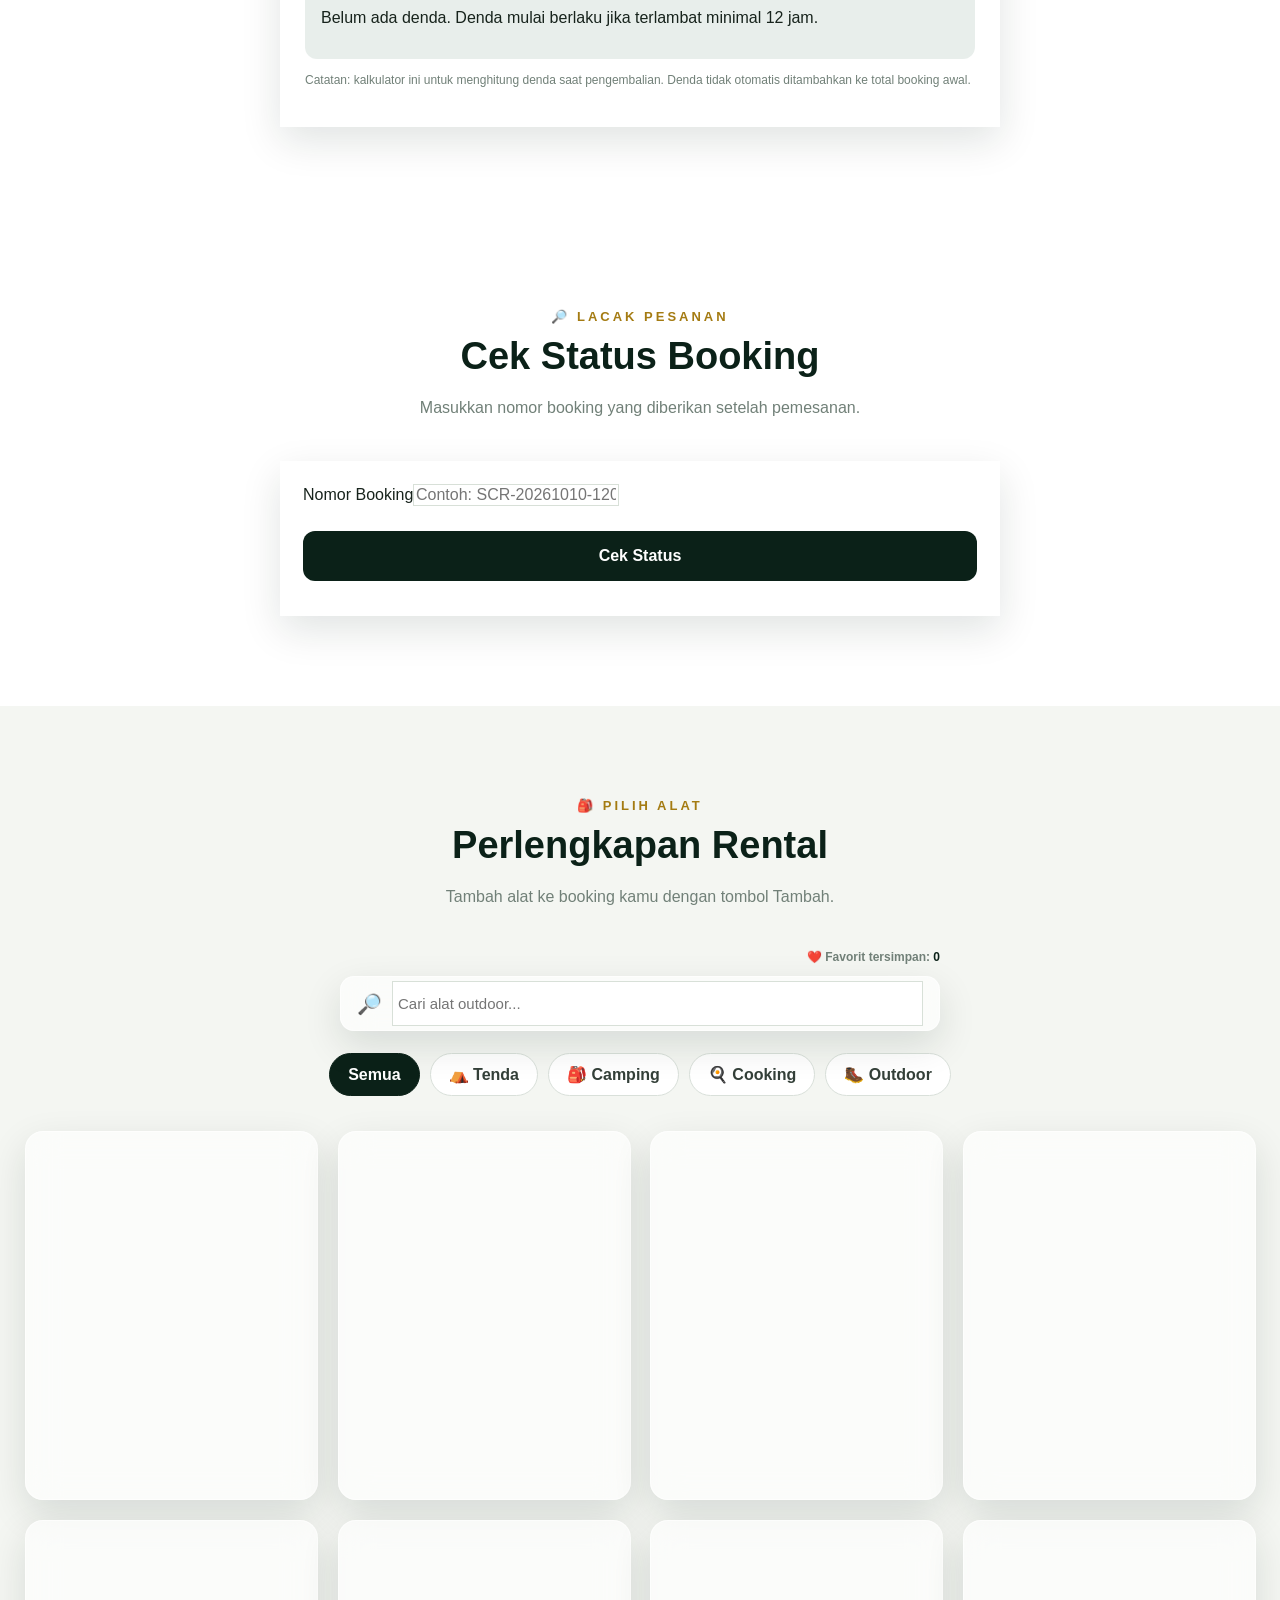
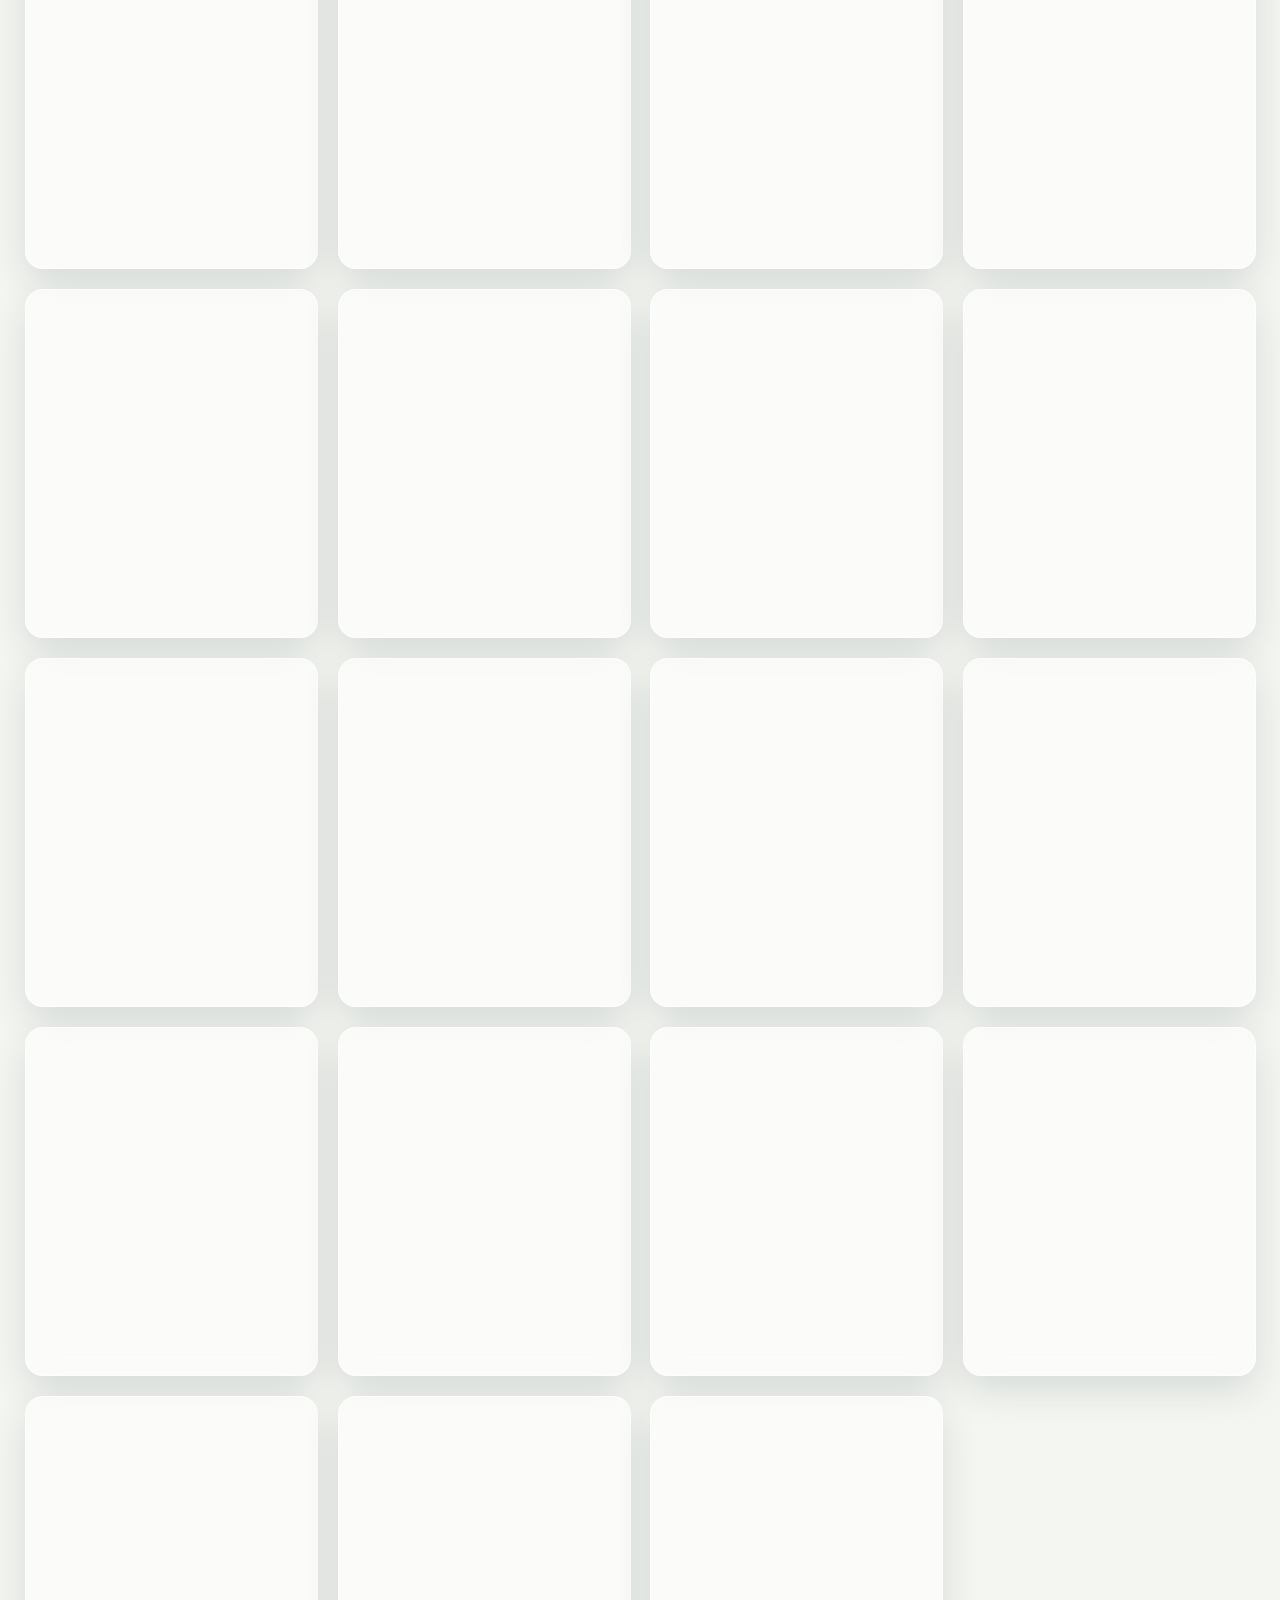
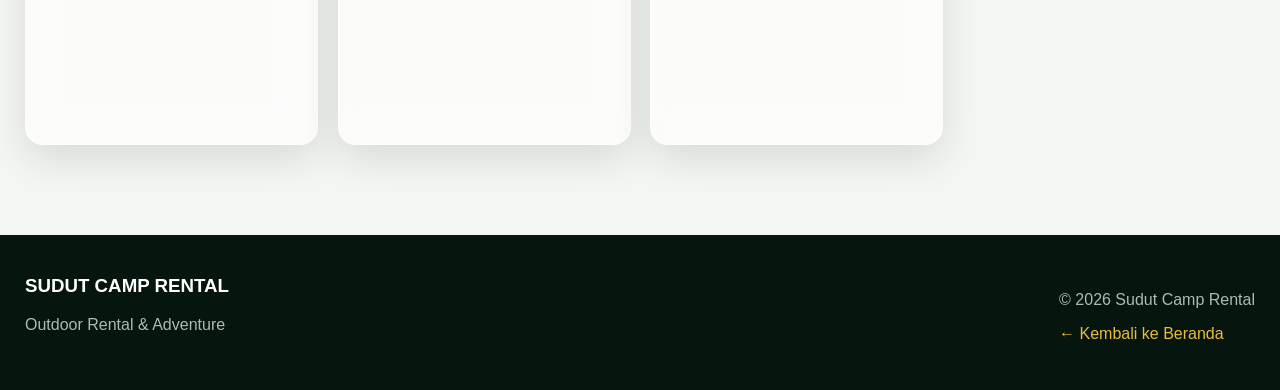
==== commit a9385229: "Add files via upload" ====
--- a/booking.html
+++ b/booking.html
@@ -49,6 +49,8 @@
       <input id="mulai" type="date">
       <label for="kembali">Tanggal Kembali</label>
       <input id="kembali" type="date">
+      <label for="waktuKembali">Jam Pengembalian yang Disepakati</label>
+      <input id="waktuKembali" type="time" value="18:00">
       <div id="durationInfo" class="duration-info">Durasi sewa: 1 hari (tarif 1–2 hari sama)</div>
       <p class="booking-note">💡 Harga 1–2 hari = 1 tarif, 3–4 hari = 2 tarif, 5–6 hari = 3 tarif. Denda dihitung terpisah jika alat benar-benar terlambat minimal 12 jam.</p>
     </div>
@@ -57,7 +59,7 @@
       <h3>🛒 Pesanan Kamu</h3>
       <div id="cart"><p class="empty-cart">Belum ada alat yang dipilih.</p></div>
       <div class="cart-total"><span>Total</span><strong id="total">Rp0</strong></div>
-      <button id="bookingButton" onclick="booking()" class="booking-submit">Booking Sekarang</button>
+      <div class="booking-actions"><button id="bookingButton" type="button" onclick="booking()" class="booking-submit">Booking Sekarang</button><button id="resetBookingButton" type="button" class="booking-reset" onclick="resetBookingForm()">↺ Reset Booking</button></div>
       <div id="result" class="booking-result" style="display:none;">
         <h3>✅ Booking Berhasil</h3>
         <p>Nomor Booking: <strong id="resultNo"></strong></p>
@@ -94,6 +96,7 @@
   </div>
 </section>
 
+<section class="booking-section" id="lacakBooking"><div class="section-title"><span>🔎 LACAK PESANAN</span><h2>Cek Status Booking</h2><p>Masukkan nomor booking yang diberikan setelah pemesanan.</p></div><div class="booking-box" style="max-width:720px;margin:auto;padding:22px;display:block"><label for="trackNo">Nomor Booking</label><input id="trackNo" placeholder="Contoh: SCR-20261010-120000"><button class="booking-submit" id="trackBtn" type="button">Cek Status</button><div id="trackResult" class="booking-note" aria-live="polite"></div></div></section>
 <section class="products-section booking-product-picker">
   <div class="section-title">
     <span>🎒 PILIH ALAT</span>
@@ -121,6 +124,9 @@
   <div><p>© 2026 Sudut Camp Rental</p><a href="index.html">← Kembali ke Beranda</a></div>
 </footer>
 <div id="toast" class="toast"></div>
-<script src="script.js"></script>
+<script src="script.js"></script><script>
+const TRACK_API="https://script.google.com/macros/s/AKfycbyIh0SwW8aZ7j05qrumzUdI6GtEnIl1wuHV96LXbLIpAOqAgWzJBr__Q7eXkvxJ-fGz7A/exec";
+document.getElementById('trackBtn')?.addEventListener('click',async()=>{const no=document.getElementById('trackNo').value.trim(),out=document.getElementById('trackResult');if(!no){out.textContent='Masukkan nomor booking.';return}out.textContent='Memeriksa status...';try{const r=await fetch(TRACK_API,{method:'POST',headers:{'Content-Type':'text/plain;charset=utf-8'},body:JSON.stringify({action:'trackBooking',no})});const d=await r.json();if(!d.success)throw Error(d.error||'Booking tidak ditemukan');const b=d.booking;out.textContent=`${b.no} · ${b.nama} · ${b.status} · ${b.mulai} sampai ${b.kembali} · ${b.area} · Total ${new Intl.NumberFormat('id-ID',{style:'currency',currency:'IDR',maximumFractionDigits:0}).format(b.total)}`}catch(e){out.textContent=e.message}});
+</script>
 </body>
 </html>
--- a/style.css
+++ b/style.css
@@ -3508,4 +3508,79 @@
     0 5px 25px rgba(0,0,0,.12);
   backdrop-filter: blur(15px);
   -webkit-backdrop-filter: blur(15px);
-}+}
+
+/* ================= CHECKLIST CAMPING ================= */
+.packing-section{padding:70px 6%;background:linear-gradient(135deg,#edf4eb,#f8faf6)}
+.packing-card{max-width:900px;margin:28px auto 0;padding:26px;background:#fff;border:1px solid #dce7d9;border-radius:22px;box-shadow:0 12px 35px rgba(24,55,34,.08)}
+.packing-progress-row{display:flex;justify-content:space-between;align-items:center;gap:12px;margin-bottom:12px;color:#183c28}
+.packing-reset{border:1px solid #cad9c9;background:#f7faf6;color:#244b32;padding:9px 13px;border-radius:10px;cursor:pointer}
+.packing-progress{height:10px;background:#e6eee4;border-radius:99px;overflow:hidden;margin-bottom:20px}
+.packing-progress div{height:100%;width:0;background:linear-gradient(90deg,#2e7147,#79ad5e);border-radius:99px;transition:width .25s ease}
+.packing-grid{display:grid;grid-template-columns:repeat(2,minmax(0,1fr));gap:12px}
+.packing-grid label{display:flex;align-items:center;gap:10px;padding:14px;border:1px solid #e3eae0;border-radius:12px;background:#fbfdfb;cursor:pointer;line-height:1.4}
+.packing-grid input{accent-color:#2e7147;width:18px;height:18px;flex-shrink:0}
+.packing-tip{margin:20px 0 8px;color:#526455;line-height:1.6}
+.packing-link{display:inline-block;color:#23653b;font-weight:700;margin-top:4px}
+body.dark-mode .packing-section{background:#15231a}
+body.dark-mode .packing-card{background:#202e24;border-color:#3c5140}
+body.dark-mode .packing-progress-row,body.dark-mode .packing-tip,body.dark-mode .packing-grid label{color:#e4eee5}
+body.dark-mode .packing-grid label,body.dark-mode .packing-reset{background:#26372b;border-color:#425747}
+body.dark-mode .packing-link{color:#a8d7a8}
+@media(max-width:600px){.packing-section{padding:48px 5%}.packing-card{padding:18px}.packing-grid{grid-template-columns:1fr}.packing-progress-row{align-items:flex-start;flex-direction:column}}
+
+
+/* ================= GLASS BLUR / GLASSMORPHISM ================= */
+:root{--glass-bg:rgba(255,255,255,.66);--glass-border:rgba(255,255,255,.58);--glass-shadow:0 14px 38px rgba(12,35,21,.12)}
+body:not(.dark-mode){background-image:radial-gradient(ellipse at 12% 8%,rgba(113,165,119,.18),transparent 38%),radial-gradient(ellipse at 90% 30%,rgba(203,224,190,.38),transparent 42%)}
+.header,.mobile-bottom-nav{background:rgba(17,48,31,.78)!important;backdrop-filter:blur(20px) saturate(150%);-webkit-backdrop-filter:blur(20px) saturate(150%);border-color:rgba(255,255,255,.16)!important}
+.product-card,.category-card,.booking-box,.booking-panel,.packing-card,.testimoni-card,.testimoni-page-card,.lokasi-box,.lokasi-item,.rating-box,.stat-card,.search-box,.cart-item{background:var(--glass-bg);border:1px solid var(--glass-border);box-shadow:var(--glass-shadow);backdrop-filter:blur(16px) saturate(140%);-webkit-backdrop-filter:blur(16px) saturate(140%);transition:transform .22s ease,box-shadow .22s ease,border-color .22s ease}
+.product-card:hover,.category-card:hover,.testimoni-card:hover,.lokasi-item:hover{transform:translateY(-4px);box-shadow:0 18px 42px rgba(12,35,21,.18);border-color:rgba(93,143,98,.45)}
+input,select,textarea{background:rgba(255,255,255,.76)!important;border:1px solid rgba(91,124,93,.24)!important;backdrop-filter:blur(8px);-webkit-backdrop-filter:blur(8px)}
+button,.btn,.nav-booking{transition:transform .18s ease,filter .18s ease,box-shadow .18s ease}
+button:hover,.btn:hover,.nav-booking:hover{filter:brightness(1.05);box-shadow:0 8px 20px rgba(22,65,36,.18)}
+body.dark-mode{background-image:radial-gradient(ellipse at 12% 8%,rgba(63,111,75,.18),transparent 38%),radial-gradient(ellipse at 90% 30%,rgba(40,75,48,.22),transparent 42%)}
+body.dark-mode .product-card,body.dark-mode .category-card,body.dark-mode .booking-box,body.dark-mode .booking-panel,body.dark-mode .packing-card,body.dark-mode .testimoni-card,body.dark-mode .testimoni-page-card,body.dark-mode .lokasi-box,body.dark-mode .lokasi-item,body.dark-mode .rating-box,body.dark-mode .stat-card,body.dark-mode .search-box,body.dark-mode .cart-item{background:rgba(27,43,32,.72);border-color:rgba(220,244,222,.12);box-shadow:0 14px 38px rgba(0,0,0,.2)}
+body.dark-mode input,body.dark-mode select,body.dark-mode textarea{background:rgba(24,39,28,.82)!important;color:#eef6ef;border-color:rgba(220,244,222,.17)!important}
+@media(prefers-reduced-motion:reduce){.product-card,.category-card,.testimoni-card,.lokasi-item,button,.btn,.nav-booking{transition:none}}
+
+/* Perbaikan warna tombol Booking saat mode malam */
+body.dark-mode .nav-booking,
+body.dark-mode .booking-submit,
+body.dark-mode .hero-btn,
+body.dark-mode .booking-button {
+  background: linear-gradient(135deg, #b8efc2 0%, #62c982 100%) !important;
+  color: #102719 !important;
+  border: 1px solid rgba(205,255,216,.48) !important;
+  box-shadow: 0 6px 20px rgba(73, 201, 117, .24) !important;
+}
+body.dark-mode .nav-booking:hover,
+body.dark-mode .booking-submit:hover,
+body.dark-mode .hero-btn:hover,
+body.dark-mode .booking-button:hover {
+  background: linear-gradient(135deg, #d0f8d7 0%, #80dfa0 100%) !important;
+  color: #0c2113 !important;
+  box-shadow: 0 8px 24px rgba(73, 201, 117, .34) !important;
+  filter: none;
+}
+body.dark-mode .nav-booking:focus-visible,
+body.dark-mode .booking-submit:focus-visible,
+body.dark-mode .hero-btn:focus-visible,
+body.dark-mode .booking-button:focus-visible {
+  outline: 3px solid #e4ffe9;
+  outline-offset: 3px;
+}
+
+/* Paket camping premium glass */
+.bundle-grid{display:grid;grid-template-columns:repeat(auto-fit,minmax(220px,1fr));gap:18px;max-width:1100px;margin:0 auto;padding:0 18px}.bundle-card{padding:24px;border-radius:22px}.bundle-emoji{font-size:2.6rem}.bundle-card h3{margin:10px 0}.bundle-card p{min-height:54px;line-height:1.55}.bundle-card .booking-submit{width:100%;margin-top:10px}body.dark-mode .bundle-card{background:rgba(27,43,32,.78);border-color:rgba(220,244,222,.16)}
+
+
+/* Tombol booking/reset: ringan, tanpa library tambahan */
+.booking-actions{display:grid;grid-template-columns:1fr;gap:10px;margin-top:12px}
+.booking-actions .booking-submit{margin-top:0}
+.booking-reset{width:100%;padding:12px 16px;border:1px solid rgba(120,150,128,.45);border-radius:12px;background:transparent;color:var(--green);font:inherit;font-weight:700;cursor:pointer;transition:background .15s ease,color .15s ease}
+.booking-reset:hover{background:rgba(40,100,60,.10)}
+body.dark-mode .booking-reset{color:#b9f4c7;border-color:#486552}
+body.dark-mode .booking-reset:hover{background:rgba(125,220,150,.12)}
+.booking-reset:focus-visible,.booking-submit:focus-visible{outline:3px solid #8de5a5;outline-offset:2px}
+@media(prefers-reduced-motion:reduce){.booking-reset{transition:none}}
